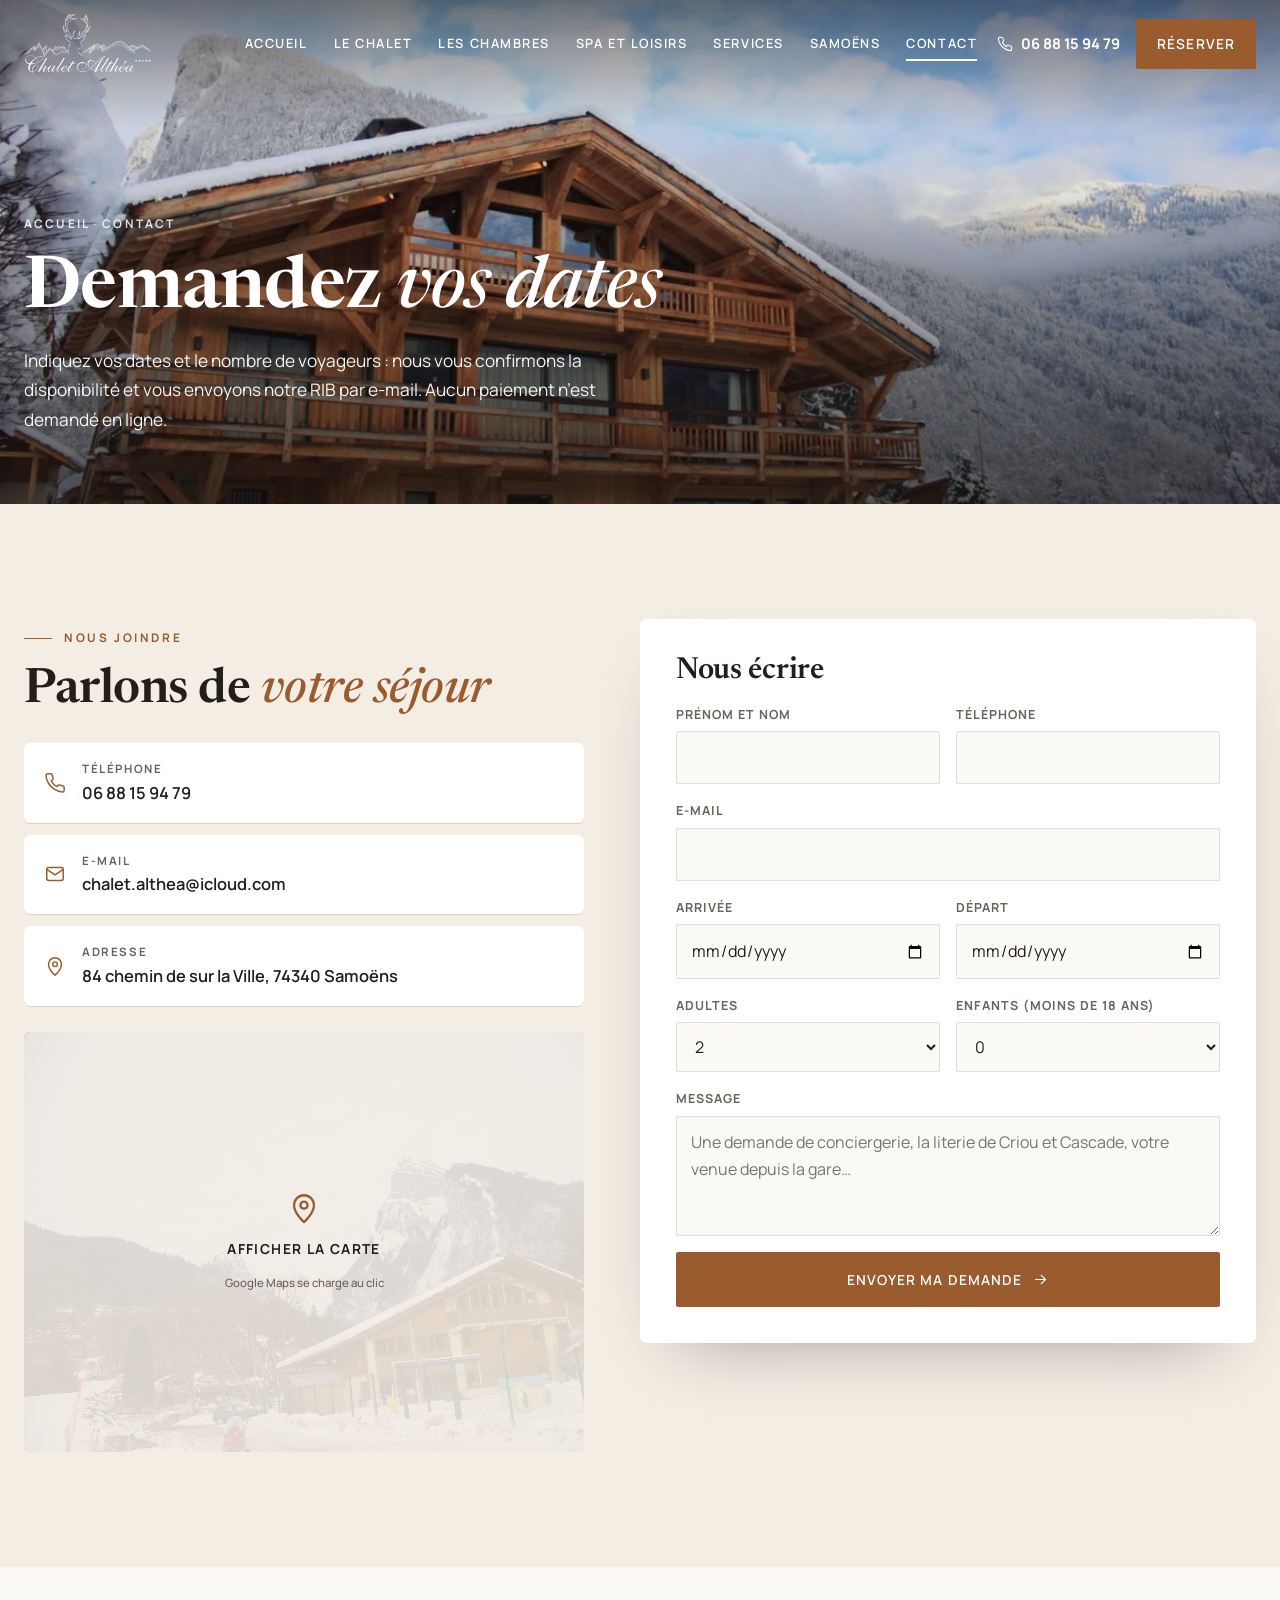
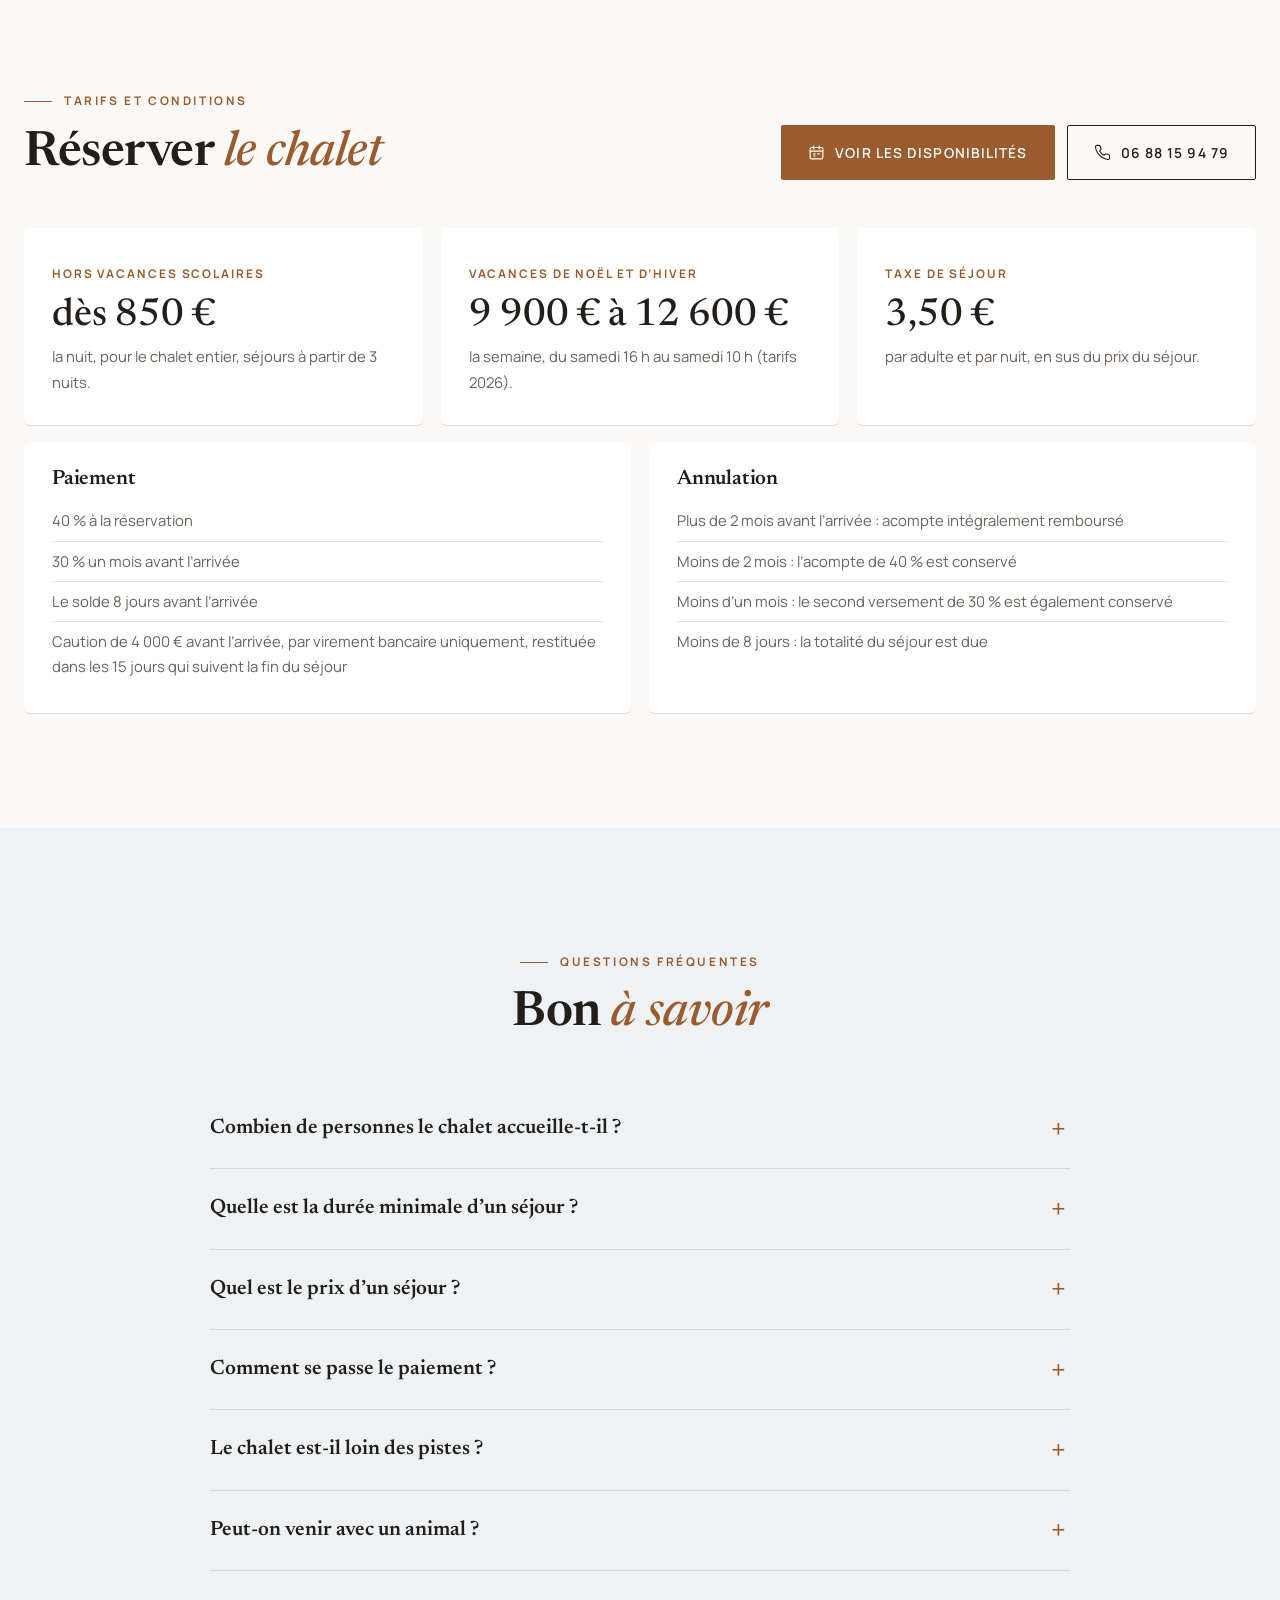
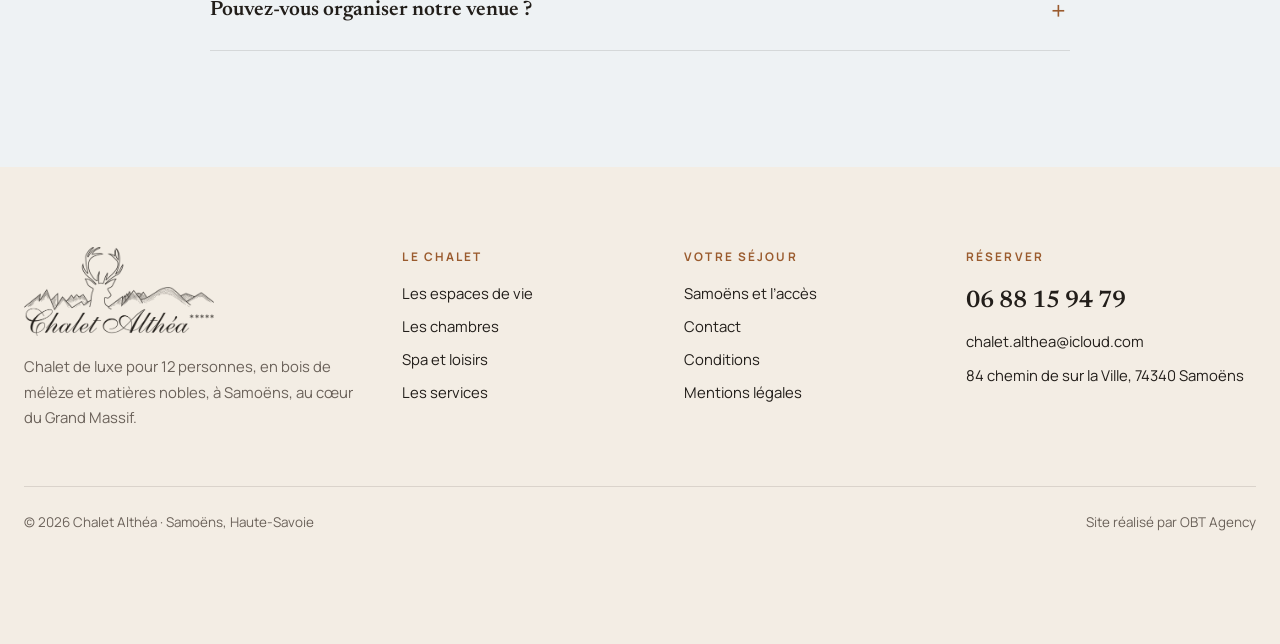
==== contact.html @ e7c6a68d "Maquette V1 du Chalet Althéa Co-Authored-By: Claude Opus 5.5 <noreply@anthropic.com>" ====
<!doctype html>
<html lang="fr">
<head>
<meta charset="utf-8">
<meta name="viewport" content="width=device-width, initial-scale=1">
<meta name="robots" content="noindex, nofollow">
<title>Contact et réservation · Chalet Althéa, Samoëns</title>
<meta name="description" content="Réservez le Chalet Althéa à Samoëns : 06 88 15 94 79, chalet.althea@icloud.com, 84 chemin de sur la Ville.">
<link rel="preconnect" href="https://fonts.googleapis.com">
<link rel="preconnect" href="https://fonts.gstatic.com" crossorigin>
<link href="https://fonts.googleapis.com/css2?family=Manrope:wght@400;500;600;700&family=Newsreader:ital,opsz,wght@0,6..72,500;0,6..72,600;1,6..72,500&display=swap" rel="stylesheet">
<link rel="stylesheet" href="css/style.css">
</head>
<body data-page="contact">
<header class="entete">
  <div class="conteneur barre">
    <a class="logo" href="index.html" aria-label="Chalet Althéa, accueil"><img class="blanc" src="images/logo-blanc.png" alt="Chalet Althéa" width="900" height="425"><img class="sombre" src="images/logo-sombre.png" alt="" width="900" height="425"></a>
    <ul class="menu"><li><a href="index.html">Accueil</a></li><li><a href="le-chalet.html">Le chalet</a></li><li><a href="les-chambres.html">Les chambres</a></li><li><a href="spa-et-loisirs.html">Spa et loisirs</a></li><li><a href="services.html">Services</a></li><li><a href="samoens.html">Samoëns</a></li><li><a href="contact.html" class="actif">Contact</a></li></ul>
    <div class="actions">
      <a class="tel-entete" href="tel:+33688159479"><svg viewBox="0 0 24 24" fill="none" stroke="currentColor" stroke-width="1.6" stroke-linecap="round" stroke-linejoin="round" aria-hidden="true"><path d="M22 16.9v3a2 2 0 0 1-2.2 2 19.8 19.8 0 0 1-8.6-3.1 19.5 19.5 0 0 1-6-6A19.8 19.8 0 0 1 2.1 4.2 2 2 0 0 1 4.1 2h3a2 2 0 0 1 2 1.7c.1 1 .4 1.9.7 2.8a2 2 0 0 1-.5 2.1L8 9.9a16 16 0 0 0 6 6l1.3-1.3a2 2 0 0 1 2.1-.4c.9.3 1.8.6 2.8.7a2 2 0 0 1 1.7 2z"/></svg><span>06 88 15 94 79</span></a>
      <a class="btn btn-plein" href="contact.html#reserver" data-obt-reserve>Réserver</a>
      <button class="burger" aria-label="Menu" aria-expanded="false"><span></span></button>
    </div>
  </div>
</header>
<main>
<section class="bandeau court">
  <img src="images/chalet/facade-neige.jpg" alt="Le Chalet Althéa sous la neige">
  <div class="conteneur">
    <p class="fil"><a href="index.html">Accueil</a> · Contact</p>
    <h1>Demandez <em>vos dates</em></h1>
    <p>Indiquez vos dates et le nombre de voyageurs : nous vous confirmons la disponibilité et vous envoyons notre RIB par e-mail. Aucun paiement n’est demandé en ligne.</p>
  </div>
</section>
<section class="section lin">
  <div class="conteneur contact-grille">
    <div data-reveal>
      <span class="surtitre">Nous joindre</span>
      <h2>Parlons de <em class="it">votre séjour</em></h2>
      <div class="coordonnees">
        <a href="tel:+33688159479"><svg viewBox="0 0 24 24" fill="none" stroke="currentColor" stroke-width="1.6" stroke-linecap="round" stroke-linejoin="round" aria-hidden="true"><path d="M22 16.9v3a2 2 0 0 1-2.2 2 19.8 19.8 0 0 1-8.6-3.1 19.5 19.5 0 0 1-6-6A19.8 19.8 0 0 1 2.1 4.2 2 2 0 0 1 4.1 2h3a2 2 0 0 1 2 1.7c.1 1 .4 1.9.7 2.8a2 2 0 0 1-.5 2.1L8 9.9a16 16 0 0 0 6 6l1.3-1.3a2 2 0 0 1 2.1-.4c.9.3 1.8.6 2.8.7a2 2 0 0 1 1.7 2z"/></svg><span><small>Téléphone</small><strong>06 88 15 94 79</strong></span></a>
        <a href="mailto:chalet.althea@icloud.com"><svg viewBox="0 0 24 24" fill="none" stroke="currentColor" stroke-width="1.6" stroke-linecap="round" stroke-linejoin="round" aria-hidden="true"><rect x="3" y="5" width="18" height="14" rx="2"/><path d="m3 7 9 6 9-6"/></svg><span><small>E-mail</small><strong>chalet.althea@icloud.com</strong></span></a>
        <a href="https://www.google.com/maps/place/Chalet+Alth%C3%A9a/@46.079548,6.7319862,17z/data=!4m6!3m5!1s0x478eaa2f95cc3169:0xe7a4f62b1b229c98!8m2!3d46.079548!4d6.7319862" target="_blank" rel="noopener"><svg viewBox="0 0 24 24" fill="none" stroke="currentColor" stroke-width="1.6" stroke-linecap="round" stroke-linejoin="round" aria-hidden="true"><path d="M12 22s7-6.1 7-12a7 7 0 0 0-14 0c0 5.9 7 12 7 12z"/><circle cx="12" cy="10" r="2.5"/></svg><span><small>Adresse</small><strong>84 chemin de sur la Ville, 74340 Samoëns</strong></span></a>
      </div>
      <div class="carte-maps" data-src="https://maps.google.com/maps?q=46.079548,6.7319862&z=13&output=embed" data-titre="Le Chalet Althéa sur Google Maps"><button class="ouvrir-carte" type="button"><svg viewBox="0 0 24 24" fill="none" stroke="currentColor" stroke-width="1.6" stroke-linecap="round" stroke-linejoin="round" aria-hidden="true"><path d="M12 22s7-6.1 7-12a7 7 0 0 0-14 0c0 5.9 7 12 7 12z"/><circle cx="12" cy="10" r="2.5"/></svg>Afficher la carte<small>Google Maps se charge au clic</small></button></div>
    </div>
    <div data-reveal><form class="formulaire" id="reserver" novalidate>
  <h3>Nous écrire</h3>
  <label>Prénom et nom<input type="text" name="nom" autocomplete="name" required></label>
  <label>Téléphone<input type="tel" name="tel" autocomplete="tel"></label>
  <label class="plein-l">E-mail<input type="email" name="email" autocomplete="email" required></label>
  <label>Arrivée<input type="date" name="arrivee"></label>
  <label>Départ<input type="date" name="depart"></label>
  <label>Adultes<select name="adultes"><option>1</option><option selected>2</option><option>3</option><option>4</option><option>5</option><option>6</option><option>7</option><option>8</option><option>9</option><option>10</option><option>11</option><option>12</option></select></label>
  <label>Enfants (moins de 18 ans)<select name="enfants"><option>0</option><option>1</option><option>2</option><option>3</option><option>4</option><option>5</option><option>6</option><option>7</option><option>8</option><option>9</option><option>10</option><option>11</option></select></label>
  <label class="plein-l">Message<textarea name="message" placeholder="Une demande de conciergerie, la literie de Criou et Cascade, votre venue depuis la gare…"></textarea></label>
  <button class="btn btn-plein envoyer" type="submit">Envoyer ma demande <svg viewBox="0 0 24 24" fill="none" stroke="currentColor" stroke-width="1.6" stroke-linecap="round" stroke-linejoin="round" aria-hidden="true"><path d="M5 12h14M13 6l6 6-6 6"/></svg></button>
  <p class="merci">Merci ! Nous revenons vers vous avec la disponibilité de vos dates.</p>
</form></div>
  </div>
</section>
<section class="section" id="conditions">
  <div class="conteneur">
    <div class="entete-section"><div><span class="surtitre">Tarifs et conditions</span><h2>Réserver <em class="it">le chalet</em></h2></div><div class="boutons"><a class="btn btn-plein" href="contact.html#reserver" data-obt-reserve><svg viewBox="0 0 24 24" fill="none" stroke="currentColor" stroke-width="1.6" stroke-linecap="round" stroke-linejoin="round" aria-hidden="true"><rect x="3" y="5" width="18" height="16" rx="2"/><path d="M3 10h18M8 3v4M16 3v4M8 14h2M14 14h2M8 17h2"/></svg> Voir les disponibilités</a><a class="btn btn-contour" href="tel:+33688159479"><svg viewBox="0 0 24 24" fill="none" stroke="currentColor" stroke-width="1.6" stroke-linecap="round" stroke-linejoin="round" aria-hidden="true"><path d="M22 16.9v3a2 2 0 0 1-2.2 2 19.8 19.8 0 0 1-8.6-3.1 19.5 19.5 0 0 1-6-6A19.8 19.8 0 0 1 2.1 4.2 2 2 0 0 1 4.1 2h3a2 2 0 0 1 2 1.7c.1 1 .4 1.9.7 2.8a2 2 0 0 1-.5 2.1L8 9.9a16 16 0 0 0 6 6l1.3-1.3a2 2 0 0 1 2.1-.4c.9.3 1.8.6 2.8.7a2 2 0 0 1 1.7 2z"/></svg> 06 88 15 94 79</a></div></div>
    <div class="tarifs">
      <div class="tarif" data-reveal><small>Hors vacances scolaires</small><strong>dès 850 €</strong><p>la nuit, pour le chalet entier, séjours à partir de 3 nuits.</p></div>
      <div class="tarif" data-reveal><small>Vacances de Noël et d’hiver</small><strong>9 900 € à 12 600 €</strong><p>la semaine, du samedi 16 h au samedi 10 h (tarifs 2026).</p></div>
      <div class="tarif" data-reveal><small>Taxe de séjour</small><strong>3,50 €</strong><p>par adulte et par nuit, en sus du prix du séjour.</p></div>
    </div>
    <div class="conditions">
      <div data-reveal><h3>Paiement</h3><ul><li>40 % à la réservation</li><li>30 % un mois avant l’arrivée</li><li>Le solde 8 jours avant l’arrivée</li><li>Caution de 4 000 € avant l’arrivée, par virement bancaire uniquement, restituée dans les 15 jours qui suivent la fin du séjour</li></ul></div>
      <div data-reveal><h3>Annulation</h3><ul><li>Plus de 2 mois avant l’arrivée : acompte intégralement remboursé</li><li>Moins de 2 mois : l’acompte de 40 % est conservé</li><li>Moins d’un mois : le second versement de 30 % est également conservé</li><li>Moins de 8 jours : la totalité du séjour est due</li></ul></div>
    </div>
  </div>
</section>
<section class="section neige">
  <div class="conteneur">
    <div class="entete-section centre"><div><span class="surtitre">Questions fréquentes</span><h2>Bon <em class="it">à savoir</em></h2></div></div>
    <div class="faq"><details><summary>Combien de personnes le chalet accueille-t-il ?</summary><p>Jusqu’à 12 voyageurs, dans quatre chambres qui ont chacune leur salle de bain : Le Refuge (jusqu’à 6), la Master (2), Criou (2) et Cascade (2). Lits bébé et chaise bébé sont disponibles.</p></details><details><summary>Quelle est la durée minimale d’un séjour ?</summary><p>Trois nuits. Pendant les vacances scolaires de Noël et d’hiver, le chalet se loue à la semaine, du samedi 16 h au samedi 10 h.</p></details><details><summary>Quel est le prix d’un séjour ?</summary><p>À partir de 850 € la nuit, taxe de séjour en sus (3,50 € par adulte et par nuit). Le bouton « Réserver » affiche le prix exact de vos dates.</p></details><details><summary>Comment se passe le paiement ?</summary><p>40 % à la réservation, 30 % un mois avant l’arrivée et le solde 8 jours avant l’arrivée, par virement. Aucun paiement n’est demandé en ligne. Une caution de 4 000 € est versée avant l’arrivée, par virement. Elle est restituée dans les 15 jours qui suivent le séjour.</p></details><details><summary>Le chalet est-il loin des pistes ?</summary><p>Il est à 700 m du centre du village et à 1,2 km de la télécabine du Grand Massif Express. L’arrêt du Ski-Bus est à 50 m du chalet, au pont de Clévieux.</p></details><details><summary>Peut-on venir avec un animal ?</summary><p>Non, les animaux ne sont pas admis au chalet.</p></details><details><summary>Pouvez-vous organiser notre venue ?</summary><p>Oui. Nous pouvons organiser votre venue à Samoëns depuis votre lieu d’arrivée ou de départ, gare ou aéroport : il suffit de nous le demander.</p></details></div>
  </div>
</section>
</main>
<footer class="pied">
  <div class="conteneur">
    <div class="grille">
      <div>
        <a class="logo-pied" href="index.html"><img src="images/logo-sombre.png" alt="Chalet Althéa" width="900" height="425"></a>
        <p>Chalet de luxe pour 12 personnes, en bois de mélèze et matières nobles, à Samoëns, au cœur du Grand Massif.</p>
      </div>
      <div><h4>Le chalet</h4><ul><li><a href="le-chalet.html">Les espaces de vie</a></li><li><a href="les-chambres.html">Les chambres</a></li><li><a href="spa-et-loisirs.html">Spa et loisirs</a></li><li><a href="services.html">Les services</a></li></ul></div>
      <div><h4>Votre séjour</h4><ul><li><a href="samoens.html">Samoëns et l’accès</a></li><li><a href="contact.html">Contact</a></li><li><a href="contact.html#conditions">Conditions</a></li><li><a href="mentions-legales.html">Mentions légales</a></li></ul></div>
      <div><h4>Réserver</h4><ul><li><a class="tel-pied" href="tel:+33688159479">06 88 15 94 79</a></li><li><a href="mailto:chalet.althea@icloud.com">chalet.althea@icloud.com</a></li><li>84 chemin de sur la Ville, 74340 Samoëns</li></ul></div>
    </div>
    <div class="bas"><span>© 2026 Chalet Althéa · Samoëns, Haute-Savoie</span><span>Site réalisé par OBT Agency</span></div>
  </div>
</footer>
<nav class="barre-mobile" aria-label="Contact rapide">
  <a class="appeler" href="tel:+33688159479"><svg viewBox="0 0 24 24" fill="none" stroke="currentColor" stroke-width="1.6" stroke-linecap="round" stroke-linejoin="round" aria-hidden="true"><path d="M22 16.9v3a2 2 0 0 1-2.2 2 19.8 19.8 0 0 1-8.6-3.1 19.5 19.5 0 0 1-6-6A19.8 19.8 0 0 1 2.1 4.2 2 2 0 0 1 4.1 2h3a2 2 0 0 1 2 1.7c.1 1 .4 1.9.7 2.8a2 2 0 0 1-.5 2.1L8 9.9a16 16 0 0 0 6 6l1.3-1.3a2 2 0 0 1 2.1-.4c.9.3 1.8.6 2.8.7a2 2 0 0 1 1.7 2z"/></svg> Appeler</a>
  <a href="contact.html#reserver" data-obt-reserve><svg viewBox="0 0 24 24" fill="none" stroke="currentColor" stroke-width="1.6" stroke-linecap="round" stroke-linejoin="round" aria-hidden="true"><rect x="3" y="5" width="18" height="16" rx="2"/><path d="M3 10h18M8 3v4M16 3v4M8 14h2M14 14h2M8 17h2"/></svg> Réserver</a>
</nav>
<script src="js/site.js"></script>
<div data-obt-booking data-obt-key="demo-chalet-althea" data-obt-api="https://demo-althea.obt.invalid" data-obt-form-key="demo" data-obt-form-endpoint="https://demo-althea.obt.invalid/envoi" data-obt-subject="Demande de réservation au Chalet Althéa"></div>
<script src="js/obt-demo.js"></script>
<script src="https://obt-gestion.com/blocks/obt-booking.js" defer></script>
</body>
</html>
---- css/style.css ----
/* Chalet Althéa : site OBT Agency, octobre 2026 */
:root{
  --fond:#fbf9f6;
  --lin:#f3ede4;
  --neige:#eef2f4;
  --sable:#e6dccd;
  --encre:#221e1a;
  --doux:#6b625a;
  --meleze:#9a5b2e;
  --meleze-fonce:#7a4520;
  --meleze-pale:#f1e4d6;
  --ardoise:#3d4a52;
  --blanc:#fff;
  --trait:rgba(34,30,26,.12);
  --r:6px;
  --titre:"Newsreader",Georgia,serif;
  --texte:"Manrope",system-ui,sans-serif;
  --large:1260px;
}
*{box-sizing:border-box;margin:0;padding:0}
html{scroll-behavior:smooth}
body{background:var(--fond);color:var(--encre);font:400 16.5px/1.7 var(--texte);-webkit-font-smoothing:antialiased;overflow-x:hidden}
img{display:block;max-width:100%}
a{color:inherit;text-decoration:none}
button{font:inherit;cursor:pointer;border:0;background:none;color:inherit}
.conteneur{width:min(var(--large),100% - 48px);margin-inline:auto}
h1,h2,h3{font-family:var(--titre);font-weight:600;line-height:1.08;letter-spacing:-.01em}
h2{font-size:clamp(2.1rem,3.8vw,3.3rem)}
h3{font-size:1.55rem}
em.it{font-style:italic;font-weight:500;color:var(--meleze)}
.surtitre{display:inline-flex;align-items:center;gap:12px;font-size:.74rem;letter-spacing:.22em;text-transform:uppercase;font-weight:700;color:var(--meleze);margin-bottom:16px}
.surtitre::before{content:"";width:28px;height:1.5px;background:currentColor}
.section{padding:clamp(76px,9vw,128px) 0}
.section.lin{background:var(--lin)}
.section.neige{background:var(--neige)}
.entete-section{display:flex;justify-content:space-between;align-items:end;gap:32px;margin-bottom:48px;flex-wrap:wrap}
.entete-section.centre{justify-content:center;text-align:center}
.entete-section.centre .surtitre{justify-content:center}
.petit{font-size:.9rem;color:var(--doux)}

/* Boutons : rectangles fins, plus « hôtel » que « appli » */
.btn{display:inline-flex;align-items:center;gap:10px;padding:15px 26px;border-radius:2px;font-weight:600;font-size:.86rem;letter-spacing:.08em;text-transform:uppercase;transition:background .25s,color .25s,border-color .25s;white-space:nowrap;border:1.5px solid transparent}
.btn svg{width:17px;height:17px;flex:none}
.btn-plein{background:var(--meleze);color:#fff}
.btn-plein:hover{background:var(--meleze-fonce)}
.btn-contour{border-color:var(--encre);color:var(--encre)}
.btn-contour:hover{background:var(--encre);color:#fff}
.btn-blanc{background:#fff;color:var(--encre)}
.btn-blanc:hover{background:var(--meleze-pale)}
.btn-contour-blanc{border-color:rgba(255,255,255,.85);color:#fff}
.btn-contour-blanc:hover{background:#fff;color:var(--encre)}
.boutons{display:flex;gap:12px;flex-wrap:wrap}
.lien-fleche{display:inline-flex;align-items:center;gap:8px;font-weight:700;font-size:.84rem;letter-spacing:.1em;text-transform:uppercase;color:var(--meleze)}
.lien-fleche svg{width:16px;height:16px;transition:transform .25s}
.lien-fleche:hover svg{transform:translateX(4px)}

/* Écran d'entrée : une photo et le logo, rien d'autre */
.loader{position:fixed;inset:0;z-index:200;display:grid;place-items:start center;background:#2b3138;overflow:hidden;transition:transform 1s cubic-bezier(.77,0,.18,1);will-change:transform}
.loader img.fond{position:absolute;inset:0;width:100%;height:100%;object-fit:cover;object-position:center top;transform-origin:center bottom;animation:loaderZoom 3.2s ease-out forwards}
.loader{place-items:start start}
.loader .logo-entree{position:relative;margin:2.5vh 0 0 13vw;width:min(270px,56vw);height:auto;filter:drop-shadow(0 2px 16px rgba(0,0,0,.45));opacity:0;animation:apparait 1s .3s ease forwards}
.loader.fini{transform:translateY(-100%)}
@keyframes loaderZoom{from{transform:scale(1.08)}to{transform:scale(1)}}
@keyframes apparait{from{opacity:0;transform:translateY(10px)}to{opacity:1;transform:none}}

/* En-tête */
.entete{position:fixed;top:0;left:0;right:0;z-index:100;transition:background .35s,box-shadow .35s,color .35s;color:#fff}
.entete::before{content:"";position:absolute;inset:0 0 -40px;background:linear-gradient(180deg,rgba(15,12,10,.5),transparent);pointer-events:none;transition:opacity .35s}
.entete.plein::before,.entete.toujours-plein::before{opacity:0}
.entete .barre{position:relative;display:grid;grid-template-columns:1fr auto 1fr;align-items:center;gap:20px;height:88px}
.entete.plein,.entete.toujours-plein{background:rgba(251,249,246,.97);backdrop-filter:blur(10px);color:var(--encre);box-shadow:0 1px 0 var(--trait)}
.logo{position:relative;display:block;width:128px;height:60px}
.logo img{position:absolute;inset:0;width:100%;height:100%;object-fit:contain;object-position:left center;transition:opacity .35s}
.logo .sombre{opacity:0}
.entete.plein .logo .blanc,.entete.toujours-plein .logo .blanc,.entete.menu-ouvert .logo .blanc{opacity:0}
.entete.plein .logo .sombre,.entete.toujours-plein .logo .sombre,.entete.menu-ouvert .logo .sombre{opacity:1}
.menu{display:flex;gap:26px;align-items:center;justify-content:center}
.menu>li{list-style:none}
.menu a{font-weight:600;font-size:.8rem;letter-spacing:.12em;text-transform:uppercase;padding:8px 0;position:relative;display:inline-block}
.menu a::after{content:"";position:absolute;left:50%;bottom:2px;height:1.5px;width:0;background:currentColor;transition:width .3s,left .3s}
.menu a:hover::after,.menu a.actif::after{width:100%;left:0}
.entete .actions{display:flex;justify-content:flex-end;align-items:center;gap:16px}
.tel-entete{display:inline-flex;align-items:center;gap:8px;font-weight:700;font-size:.92rem;white-space:nowrap}
.tel-entete svg{width:16px;height:16px}
.entete .btn{padding:12px 20px}
.burger{display:none;width:44px;height:44px;place-items:center}
.burger span{display:block;width:22px;height:1.6px;background:currentColor;position:relative}
.burger span::before,.burger span::after{content:"";position:absolute;left:0;width:22px;height:1.6px;background:currentColor}
.burger span::before{top:-7px}.burger span::after{top:7px}

/* Hero */
.hero{position:relative;height:100vh;min-height:640px;color:#fff;display:flex;align-items:flex-end;overflow:hidden}
.hero .diapos img.fond{position:absolute;inset:0;width:100%;height:100%;object-fit:cover;opacity:0;transition:opacity 1.6s ease}
.hero .diapos img.fond.actif{opacity:1;animation:lent 9s ease-out forwards}
@keyframes lent{from{transform:scale(1.06)}to{transform:scale(1)}}
.hero::after{content:"";position:absolute;inset:0;background:linear-gradient(90deg,rgba(18,14,11,.62) 0%,rgba(18,14,11,.25) 55%,rgba(18,14,11,.05) 100%),linear-gradient(0deg,rgba(18,14,11,.45),transparent 45%)}
.hero .contenu{position:relative;z-index:2;width:min(var(--large),100% - 48px);margin:0 auto 12vh}
.hero .lieu{display:inline-flex;align-items:center;gap:12px;font-size:.78rem;letter-spacing:.24em;text-transform:uppercase;font-weight:700;margin-bottom:22px}
.hero .lieu::before{content:"";width:34px;height:1.5px;background:#fff}
.hero h1{font-size:clamp(2.9rem,6.4vw,5.8rem);max-width:14ch;font-weight:600}
.hero h1 em{font-style:italic;font-weight:500}
.hero .sous{font-size:clamp(1.02rem,1.4vw,1.2rem);max-width:56ch;margin:22px 0 34px;opacity:.95}
.hero .points{position:absolute;z-index:2;right:max(24px,calc((100% - var(--large))/2));bottom:12vh;display:flex;gap:10px}
.hero .points span{width:34px;height:2px;background:rgba(255,255,255,.4);transition:background .4s}
.hero .points span.actif{background:#fff}

/* Bandeau de chiffres */
.chiffres{background:var(--encre);color:#fff}
.chiffres .grille{display:grid;grid-template-columns:repeat(5,1fr)}
.chiffres .item{padding:30px 18px;text-align:center;border-left:1px solid rgba(255,255,255,.12)}
.chiffres .item:first-child{border-left:0}
.chiffres strong{display:block;font-family:var(--titre);font-size:2.3rem;font-weight:500;line-height:1.1}
.chiffres span{font-size:.74rem;letter-spacing:.16em;text-transform:uppercase;opacity:.75}

/* Présentation en deux colonnes */
.duo{display:grid;grid-template-columns:minmax(0,1.1fr) minmax(0,1fr);gap:clamp(40px,6vw,96px);align-items:center}
.duo.inverse>:first-child{order:2}
.duo-texte p{color:var(--doux);margin-top:18px;max-width:54ch}
.duo-texte p strong{color:var(--encre)}
.duo-texte .boutons{margin-top:30px}
.duo-texte h2{margin-bottom:6px}
.photo-cadre{position:relative}
.photo-cadre img{width:100%;aspect-ratio:4/5;object-fit:cover;border-radius:var(--r)}
.photo-cadre.paysage img{aspect-ratio:4/3}
.photo-cadre .vignette{position:absolute;width:42%;aspect-ratio:3/4;object-fit:cover;right:-6%;bottom:-8%;border:8px solid var(--fond);border-radius:var(--r);box-shadow:0 24px 50px -20px rgba(34,30,26,.45)}
.section.lin .photo-cadre .vignette{border-color:var(--lin)}
.section.neige .photo-cadre .vignette{border-color:var(--neige)}
.duo.inverse .photo-cadre .vignette{right:auto;left:-6%}

/* Les six espaces : cartes en ligne de trois */
.espaces{display:grid;grid-template-columns:repeat(3,minmax(0,1fr));gap:20px}
.espace{position:relative;display:block;overflow:hidden;border-radius:var(--r);aspect-ratio:4/5;color:#fff}
.espace img{position:absolute;inset:0;width:100%;height:100%;object-fit:cover;transition:transform .8s}
.espace:hover img{transform:scale(1.05)}
.espace::after{content:"";position:absolute;inset:0;background:linear-gradient(0deg,rgba(18,14,11,.78),rgba(18,14,11,.05) 58%)}
.espace .txt{position:absolute;z-index:2;left:24px;right:24px;bottom:22px}
.espace .num{font-family:var(--titre);font-style:italic;font-size:1rem;opacity:.85}
.espace h3{font-size:1.75rem;margin:4px 0 6px}
.espace p{font-size:.92rem;opacity:.9;line-height:1.5}

/* Chambres */
.chambres{display:grid;grid-template-columns:repeat(2,minmax(0,1fr));gap:28px}
.chambre{display:grid;grid-template-columns:minmax(0,1fr) minmax(0,1fr);background:#fff;border-radius:var(--r);overflow:hidden;box-shadow:0 1px 0 var(--trait)}
.chambre img{width:100%;height:100%;min-height:280px;object-fit:cover}
.chambre .corps{padding:28px 26px;display:flex;flex-direction:column}
.chambre .etage{font-size:.72rem;letter-spacing:.18em;text-transform:uppercase;font-weight:700;color:var(--meleze)}
.chambre h3{font-size:1.9rem;margin:6px 0 10px}
.chambre p{font-size:.94rem;color:var(--doux)}
.chambre .pastilles{margin-top:auto;padding-top:16px}
.pastilles{display:flex;flex-wrap:wrap;gap:8px}
.pastilles span{font-size:.8rem;font-weight:600;padding:6px 12px;border:1px solid var(--trait);border-radius:2px;background:var(--fond)}

/* Compris dans le séjour : petits blocs sur deux lignes */
.compris{display:grid;grid-template-columns:repeat(3,minmax(0,1fr));gap:16px}
.compris .bloc{display:flex;align-items:center;gap:16px;background:#fff;border-radius:var(--r);padding:20px 22px;box-shadow:0 1px 0 var(--trait)}
.compris svg{width:30px;height:30px;flex:none;color:var(--meleze)}
.compris strong{display:block;font-size:.98rem;line-height:1.3}
.compris small{display:block;color:var(--doux);font-size:.85rem;line-height:1.4}

/* Conciergerie à la demande */
.demande{display:grid;grid-template-columns:repeat(5,minmax(0,1fr));gap:14px;margin-top:20px}
.demande div{border-top:1.5px solid var(--meleze);padding-top:14px}
.demande strong{display:block;font-family:var(--titre);font-size:1.3rem;font-weight:500}
.demande small{color:var(--doux);font-size:.85rem}

/* Mosaïque de photos */
.mosaique{display:grid;grid-auto-flow:dense;grid-template-columns:repeat(4,1fr);grid-auto-rows:230px;gap:10px}
.mosaique button{position:relative;overflow:hidden;border-radius:var(--r);display:block;padding:0}
.mosaique button img{width:100%;height:100%;object-fit:cover;transition:transform .7s}
.mosaique button:hover img{transform:scale(1.05)}
.mosaique .grand{grid-column:span 2;grid-row:span 2}
.mosaique .large{grid-column:span 2}
.mosaique .haut{grid-row:span 2}
.mosaique button span{position:absolute;left:12px;bottom:12px;background:rgba(255,255,255,.95);color:var(--encre);font-size:.76rem;font-weight:700;padding:5px 10px;border-radius:2px;opacity:0;transform:translateY(6px);transition:.3s}
.mosaique button:hover span{opacity:1;transform:none}

/* Activités à voir */
.activites{display:grid;grid-auto-flow:dense;grid-template-columns:repeat(3,minmax(0,1fr));grid-auto-rows:300px;gap:14px}
.activite{position:relative;overflow:hidden;border-radius:var(--r);color:#fff}
.activite img{position:absolute;inset:0;width:100%;height:100%;object-fit:cover;transition:transform .8s}
.activite:hover img{transform:scale(1.05)}
.activite::after{content:"";position:absolute;inset:0;background:linear-gradient(0deg,rgba(18,14,11,.7),transparent 55%)}
.activite .txt{position:absolute;z-index:2;left:20px;right:20px;bottom:18px}
.activite h3{font-size:1.45rem}
.activite small{font-size:.86rem;opacity:.9}
.activite.large{grid-column:span 2}

/* Bandeau d'appel */
.appel{position:relative;padding:clamp(110px,13vw,170px) 0;color:#fff;text-align:center;overflow:hidden}
.appel>img{position:absolute;inset:0;width:100%;height:100%;object-fit:cover}
.appel::after{content:"";position:absolute;inset:0;background:rgba(18,14,11,.48)}
.appel .conteneur{position:relative;z-index:2}
.appel h2{max-width:20ch;margin:0 auto}
.appel p{max-width:56ch;margin:18px auto 32px;font-size:1.08rem;opacity:.95}
.appel .boutons{justify-content:center}

/* Bandeau des pages intérieures */
.bandeau{position:relative;min-height:72vh;display:flex;align-items:flex-end;color:#fff;overflow:hidden}
.bandeau.court{min-height:56vh}
.bandeau>img{position:absolute;inset:0;width:100%;height:100%;object-fit:cover}
.bandeau::after{content:"";position:absolute;inset:0;background:linear-gradient(0deg,rgba(18,14,11,.66),rgba(18,14,11,.12) 62%)}
.bandeau .conteneur{position:relative;z-index:2;padding:150px 0 70px}
.bandeau .fil{font-size:.74rem;letter-spacing:.18em;text-transform:uppercase;font-weight:700;opacity:.85;margin-bottom:18px}
.bandeau h1{font-size:clamp(2.6rem,5.6vw,4.8rem);max-width:18ch}
.bandeau h1 em{font-style:italic;font-weight:500}
.bandeau p{max-width:58ch;margin-top:16px;font-size:1.08rem;opacity:.95}

/* Fiche d'une pièce ou d'une chambre */
.fiche{display:grid;grid-template-columns:minmax(0,1.5fr) minmax(300px,.8fr);gap:56px;align-items:start}
.fiche .chapo{font-family:var(--titre);font-size:1.5rem;line-height:1.4;color:var(--encre);margin:10px 0 18px}
.fiche p{color:var(--doux);margin-top:14px}
.encart{position:sticky;top:110px;background:#fff;border-radius:var(--r);padding:30px 28px;box-shadow:0 30px 70px -40px rgba(34,30,26,.45);border-top:3px solid var(--meleze)}
.encart h3{font-size:1.6rem;margin-bottom:12px}
.encart .ligne{display:flex;justify-content:space-between;gap:16px;padding:11px 0;border-bottom:1px solid var(--trait);font-size:.93rem}
.encart .ligne span{color:var(--doux)}
.encart .ligne strong{text-align:right}
.encart .btn{width:100%;justify-content:center;margin-top:14px}
.encart .petit-encart{text-align:center;font-size:.84rem;color:var(--doux);margin-top:12px}
.pieces{display:grid;grid-template-columns:repeat(3,minmax(0,1fr));gap:12px;margin-top:30px}
.piece{background:var(--lin);border-radius:var(--r);padding:18px}
.piece svg{width:26px;height:26px;color:var(--meleze);margin-bottom:10px}
.piece strong{display:block;font-size:.96rem;line-height:1.3}
.piece small{color:var(--doux);font-size:.84rem;line-height:1.4;display:block;margin-top:2px}
.section.lin .piece{background:#fff}

/* Une chambre, sur la page des chambres */
.ch-detail{display:grid;grid-template-columns:minmax(0,1.2fr) minmax(0,1fr);gap:clamp(36px,5vw,80px);align-items:center}
.ch-detail.inverse>:first-child{order:2}
.ch-photos{display:grid;grid-template-columns:minmax(0,2fr) minmax(0,1fr);grid-template-rows:1fr 1fr;gap:10px;height:560px}
.ch-photos img{width:100%;height:100%;min-height:0;object-fit:cover;border-radius:var(--r)}
.ch-photos img:first-child{grid-row:span 2}
.ch-photos.deux{grid-template-columns:minmax(0,1fr) minmax(0,1fr);grid-template-rows:1fr}
.ch-photos.deux img:first-child{grid-row:auto}
.ch-detail h2{font-size:clamp(2.1rem,3.4vw,3rem)}
.ch-detail p{color:var(--doux);margin-top:14px}
.ch-detail .pastilles{margin-top:22px}

/* Tarifs et conditions */
.tarifs{display:grid;grid-template-columns:repeat(3,minmax(0,1fr));gap:18px}
.tarif{background:#fff;border-radius:var(--r);padding:30px 28px;box-shadow:0 1px 0 var(--trait)}
.tarif small{font-size:.74rem;letter-spacing:.16em;text-transform:uppercase;font-weight:700;color:var(--meleze)}
.tarif strong{display:block;font-family:var(--titre);font-size:2.4rem;font-weight:500;line-height:1.15;margin:8px 0 6px}
.tarif p{color:var(--doux);font-size:.93rem}
.conditions{display:grid;grid-template-columns:repeat(2,minmax(0,1fr));gap:18px;margin-top:18px}
.conditions div{background:#fff;border-radius:var(--r);padding:26px 28px;box-shadow:0 1px 0 var(--trait)}
.conditions h3{font-size:1.3rem;margin-bottom:10px}
.conditions li{list-style:none;color:var(--doux);font-size:.93rem;padding:7px 0;border-bottom:1px solid var(--trait)}
.conditions li:last-child{border-bottom:0}

/* Réservation en bas de page */
.bloc-resa{display:grid;grid-template-columns:minmax(0,1fr) minmax(0,1fr);gap:clamp(40px,6vw,90px);align-items:center}
.bloc-resa .intro-contact{color:var(--doux);margin:16px 0 0;max-width:48ch}
.bloc-resa .boutons{margin-top:28px}
.bloc-resa .petit{margin-top:18px}
.etapes-resa{list-style:none;display:grid;gap:12px}
.etapes-resa li{display:grid;grid-template-columns:auto auto 1fr;gap:16px;align-items:center;background:#fff;border-radius:var(--r);padding:18px 22px;box-shadow:0 1px 0 var(--trait)}
.etapes-resa .num{font-family:var(--titre);font-style:italic;font-size:1.6rem;color:var(--meleze);width:26px}
.etapes-resa svg{width:24px;height:24px;color:var(--ardoise)}
.etapes-resa strong{display:block}
.etapes-resa small{color:var(--doux);font-size:.86rem}

/* FAQ */
.faq{max-width:860px;margin:0 auto}
.faq details{border-bottom:1px solid var(--trait)}
.faq summary{list-style:none;cursor:pointer;padding:22px 40px 22px 0;font-family:var(--titre);font-size:1.3rem;font-weight:600;position:relative}
.faq summary::-webkit-details-marker{display:none}
.faq summary::after{content:"+";position:absolute;right:4px;top:50%;transform:translateY(-50%);font-family:var(--texte);font-weight:400;font-size:1.6rem;color:var(--meleze);transition:transform .3s}
.faq details[open] summary::after{transform:translateY(-50%) rotate(45deg)}
.faq details p{color:var(--doux);padding:0 0 22px;max-width:70ch}

/* Contact */
.contact-grille{display:grid;grid-template-columns:minmax(0,1fr) minmax(0,1.1fr);gap:56px;align-items:start}
.coordonnees{display:grid;gap:12px;margin:26px 0}
.coordonnees a{display:flex;align-items:center;gap:16px;background:#fff;border-radius:var(--r);padding:16px 20px;box-shadow:0 1px 0 var(--trait)}
.coordonnees svg{width:22px;height:22px;color:var(--meleze);flex:none}
.coordonnees small{display:block;font-size:.72rem;letter-spacing:.14em;text-transform:uppercase;color:var(--doux);font-weight:700}
.coordonnees strong{font-weight:600}
.carte-maps{border-radius:var(--r);overflow:hidden;aspect-ratio:4/3;background:var(--sable);position:relative}
.carte-maps iframe{width:100%;height:100%;border:0;display:block}
.carte-maps .ouvrir-carte{position:absolute;inset:0;display:flex;flex-direction:column;align-items:center;justify-content:center;gap:12px;color:var(--encre);background:linear-gradient(0deg,rgba(243,237,228,.88),rgba(243,237,228,.88)),url("../images/region/samoens-hiver.jpg") center/cover;font-weight:700;font-size:.86rem;letter-spacing:.1em;text-transform:uppercase}
.carte-maps .ouvrir-carte svg{width:34px;height:34px;color:var(--meleze)}
.carte-maps .ouvrir-carte small{text-transform:none;letter-spacing:0;font-weight:500;color:var(--doux)}
.formulaire{background:#fff;border-radius:var(--r);padding:36px;display:grid;grid-template-columns:1fr 1fr;gap:16px;box-shadow:0 30px 70px -40px rgba(34,30,26,.45)}
.formulaire h3{grid-column:1/-1;font-size:1.9rem}
.formulaire label{display:flex;flex-direction:column;gap:6px;font-size:.78rem;font-weight:700;letter-spacing:.08em;text-transform:uppercase;color:var(--doux)}
.formulaire input,.formulaire select,.formulaire textarea{font:inherit;font-size:1rem;text-transform:none;letter-spacing:0;font-weight:400;color:var(--encre);border:1px solid var(--trait);border-radius:2px;padding:12px 14px;background:var(--fond)}
.formulaire textarea{min-height:120px;resize:vertical}
.formulaire .plein-l{grid-column:1/-1}
.formulaire .envoyer{grid-column:1/-1;justify-content:center}
.formulaire .merci{display:none;grid-column:1/-1;background:var(--meleze-pale);padding:14px 16px;border-radius:2px;font-weight:600}
.formulaire.envoye .merci{display:block}
.acces{list-style:none;display:grid;gap:4px;margin-top:20px}
.acces li{display:flex;gap:14px;align-items:flex-start;padding:12px 0;border-bottom:1px solid var(--trait)}
.acces svg{width:22px;height:22px;color:var(--meleze);flex:none;margin-top:2px}
.acces strong{display:block}
.acces span{color:var(--doux);font-size:.95rem}
.acces span strong{color:var(--encre)}

/* Pied de page */
.pied{background:var(--lin);padding:80px 0 110px;font-size:.93rem}
.pied .grille{display:grid;grid-template-columns:1.4fr 1fr 1fr 1.2fr;gap:40px}
.pied .logo-pied img{width:190px;height:auto}
.pied p{color:var(--doux);margin-top:18px;max-width:40ch}
.pied h4{font-size:.74rem;letter-spacing:.18em;text-transform:uppercase;margin-bottom:14px;color:var(--meleze)}
.pied ul{list-style:none;display:grid;gap:8px}
.pied a:hover{color:var(--meleze)}
.pied .tel-pied{display:block;font-family:var(--titre);font-size:1.5rem;font-weight:600}
.pied .bas{display:flex;justify-content:space-between;gap:20px;flex-wrap:wrap;margin-top:56px;padding-top:24px;border-top:1px solid var(--trait);color:var(--doux);font-size:.84rem}
.barre-mobile{display:none}

/* Texte légal */
.haut-page{padding-top:150px}
.texte-legal{max-width:820px}
.texte-legal h1{font-size:clamp(2.4rem,4vw,3.4rem);margin-bottom:20px}
.texte-legal h2{font-size:1.5rem;margin:34px 0 10px}
.texte-legal p,.texte-legal li{color:var(--doux)}
.texte-legal ul{padding-left:18px;display:grid;gap:6px;font-size:.92rem}
.texte-legal a{text-decoration:underline}

/* Visionneuse : photo entière, jamais recadrée */
.visionneuse{position:fixed;inset:0;z-index:300;background:rgba(18,14,11,.95);display:none;align-items:center;justify-content:center;flex-direction:column;gap:16px;padding:24px}
.visionneuse.ouverte{display:flex}
.visionneuse img{max-width:min(1200px,92vw);max-height:72vh;object-fit:contain;border-radius:4px}
.visionneuse .legende{color:#fff;font-size:.95rem;opacity:.9}
.visionneuse button{position:absolute;color:#fff;width:52px;height:52px;border-radius:50%;background:rgba(255,255,255,.12);display:grid;place-items:center;font-size:1.6rem;line-height:1}
.visionneuse button:hover{background:rgba(255,255,255,.25)}
.visionneuse .fermer{top:20px;right:20px}
.visionneuse .prec{left:20px;top:50%;transform:translateY(-50%)}
.visionneuse .suiv{right:20px;top:50%;transform:translateY(-50%)}

/* Panneau de réservation OBT aux couleurs du chalet */
:root{--obt-accent:#9a5b2e;--obt-accent-text:#fff;--obt-bg:#fbf9f6;--obt-text:#221e1a;--obt-line:rgba(34,30,26,.14);--obt-radius:6px}

/* Apparitions */
[data-reveal]{opacity:0;transform:translateY(26px);transition:opacity .9s ease,transform .9s ease}
[data-reveal].vu{opacity:1;transform:none}
@media (prefers-reduced-motion:reduce){
  [data-reveal]{opacity:1;transform:none;transition:none}
  .hero .diapos img.fond.actif,.loader img.fond{animation:none}
  .loader .logo-entree{animation:none;opacity:1}
}

@media (max-width:1180px){
  .menu{gap:18px}
  .tel-entete span{display:none}
}
@media (max-width:980px){
  .entete .barre{grid-template-columns:auto 1fr auto;height:72px}
  .logo{width:108px;height:50px}
  .menu{display:none}
  .burger{display:grid}
  .entete .btn{display:none}
  .entete.menu-ouvert{background:var(--fond);color:var(--encre)}
  .entete.menu-ouvert::before{opacity:0}
  .entete.menu-ouvert .menu{display:flex;position:fixed;top:72px;left:0;right:0;bottom:0;flex-direction:column;align-items:flex-start;justify-content:flex-start;gap:4px;background:var(--fond);padding:28px 24px;overflow:auto}
  .entete.menu-ouvert .menu a{font-family:var(--titre);font-size:1.8rem;letter-spacing:0;text-transform:none;font-weight:600}
  .chiffres .grille{grid-template-columns:repeat(3,1fr)}
  .chiffres .item:nth-child(4){border-left:0}
  .chiffres .item:nth-child(n+4){border-top:1px solid rgba(255,255,255,.12)}
  .duo,.fiche,.contact-grille,.bloc-resa,.ch-detail{grid-template-columns:minmax(0,1fr)}
  .duo.inverse>:first-child,.ch-detail.inverse>:first-child{order:0}
  .encart{position:static}
  .espaces,.compris{grid-template-columns:repeat(2,minmax(0,1fr))}
  .chambres{grid-template-columns:minmax(0,1fr)}
  .activites{grid-template-columns:repeat(2,minmax(0,1fr))}
  .activite.large{grid-column:auto}
  .demande{grid-template-columns:repeat(3,minmax(0,1fr))}
  .tarifs{grid-template-columns:minmax(0,1fr)}
  .pieces{grid-template-columns:repeat(2,minmax(0,1fr))}
  .mosaique{grid-template-columns:repeat(2,1fr);grid-auto-rows:180px}
  .pied .grille{grid-template-columns:1fr 1fr}
  .photo-cadre .vignette{right:12px;bottom:-24px;width:38%}
  .duo.inverse .photo-cadre .vignette{left:12px}
  .barre-mobile{display:grid;grid-template-columns:1fr 1fr;gap:8px;position:fixed;left:10px;right:10px;bottom:10px;z-index:90;background:rgba(255,255,255,.97);backdrop-filter:blur(10px);border-radius:4px;padding:6px;box-shadow:0 14px 40px -12px rgba(34,30,26,.5)}
  .barre-mobile a{display:flex;justify-content:center;align-items:center;gap:8px;padding:13px;border-radius:2px;font-weight:700;font-size:.86rem;letter-spacing:.06em;text-transform:uppercase}
  .barre-mobile a svg{width:17px;height:17px}
  .barre-mobile .appeler{background:var(--meleze);color:#fff}
}
@media (max-width:640px){
  .loader{place-items:start center}
  .loader img.fond{object-position:12% top}
  .loader .logo-entree{margin:5vh 0 0;width:min(230px,62vw)}
  .conteneur{width:calc(100% - 32px)}
  .hero{min-height:600px}
  .hero .contenu{margin-bottom:96px}
  .hero .points{bottom:60px;left:16px;right:auto}
  .hero .boutons .btn{flex:1 1 100%;justify-content:center}
  .chiffres .grille{grid-template-columns:repeat(2,1fr)}
  .chiffres .item{border-left:0!important;border-top:1px solid rgba(255,255,255,.12)}
  .chiffres .item:nth-child(-n+2){border-top:0}
  .chiffres .item:last-child{grid-column:1/-1}
  .espaces,.compris,.activites,.pieces,.conditions{grid-template-columns:minmax(0,1fr)}
  .activite.large{grid-column:auto}
  .activites{grid-auto-rows:240px}
  .demande{grid-template-columns:repeat(2,minmax(0,1fr))}
  .chambre{grid-template-columns:minmax(0,1fr)}
  .chambre img{min-height:0;height:240px}
  .ch-photos{height:420px}
  .mosaique{grid-auto-rows:140px}
  .formulaire{grid-template-columns:1fr;padding:24px}
  .pied .grille{grid-template-columns:1fr}
  .entete-section{margin-bottom:32px}
  .bandeau .conteneur{padding:120px 0 48px}
}
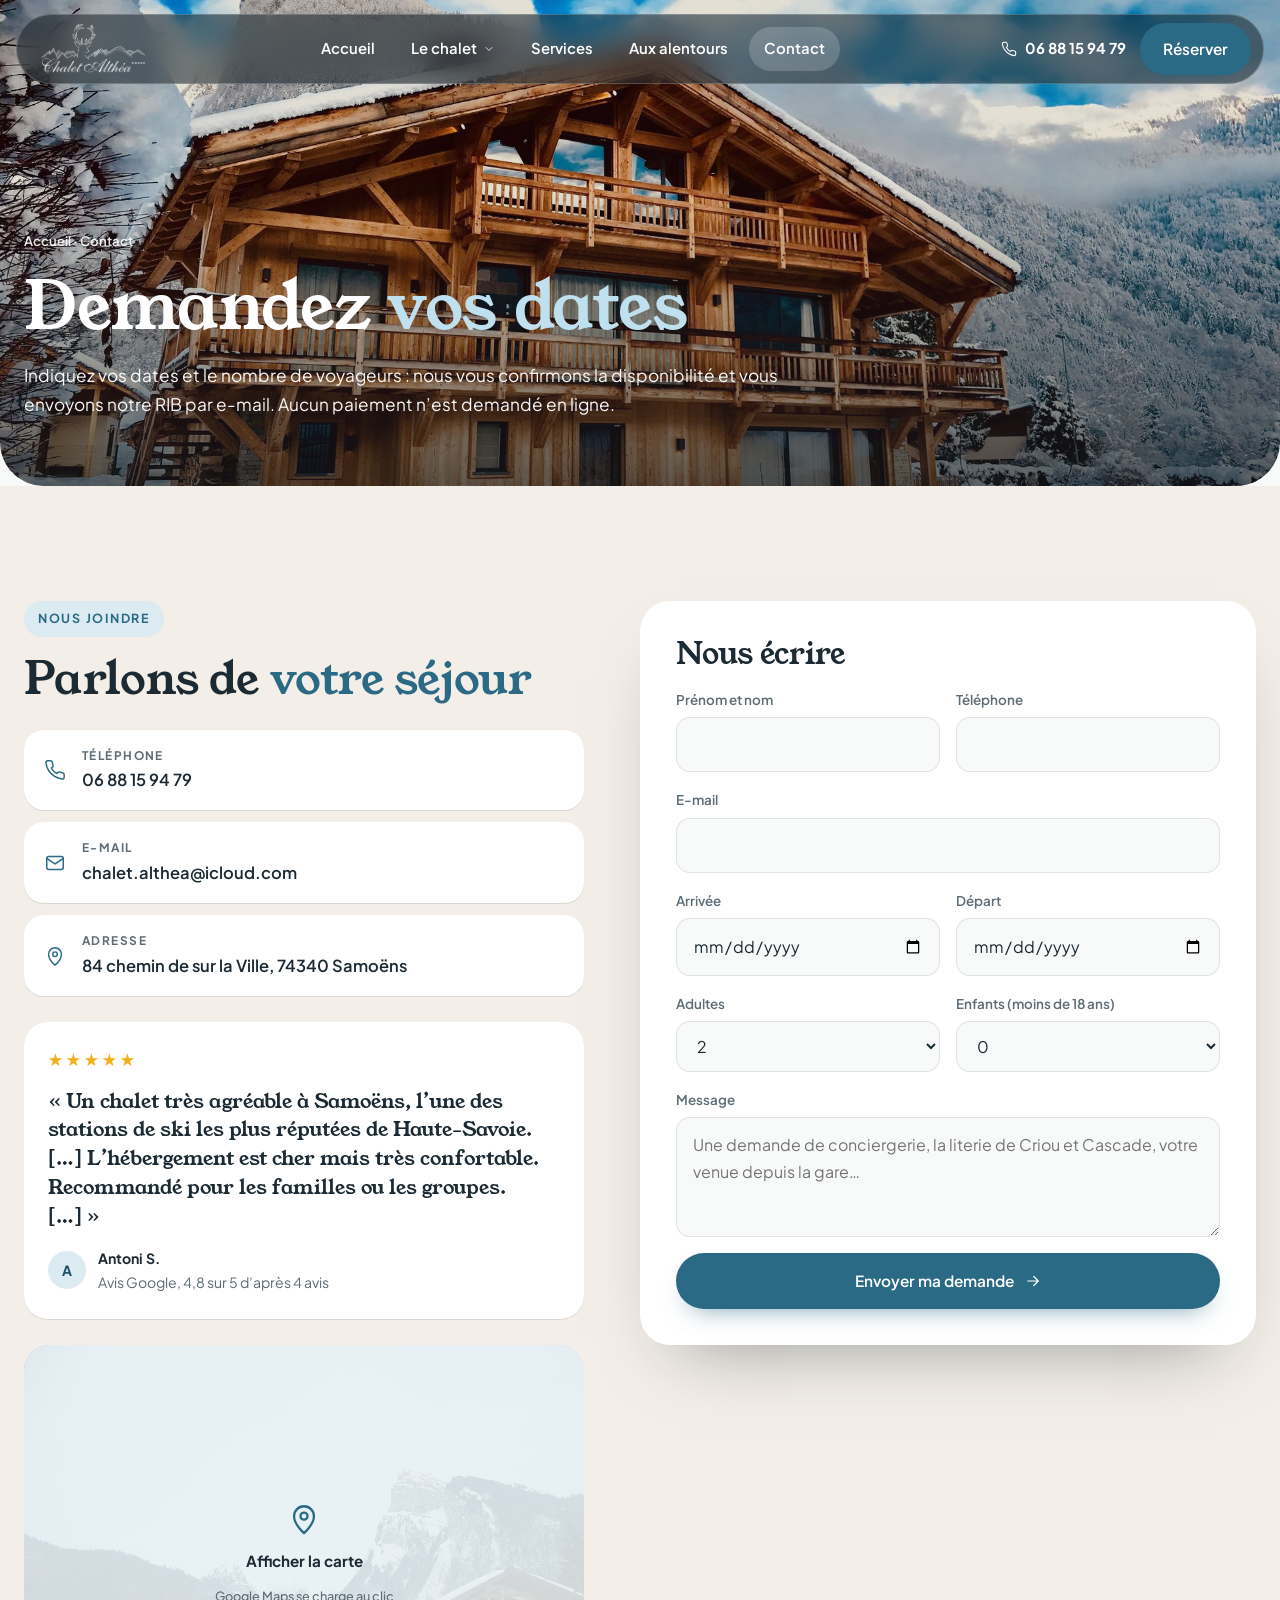
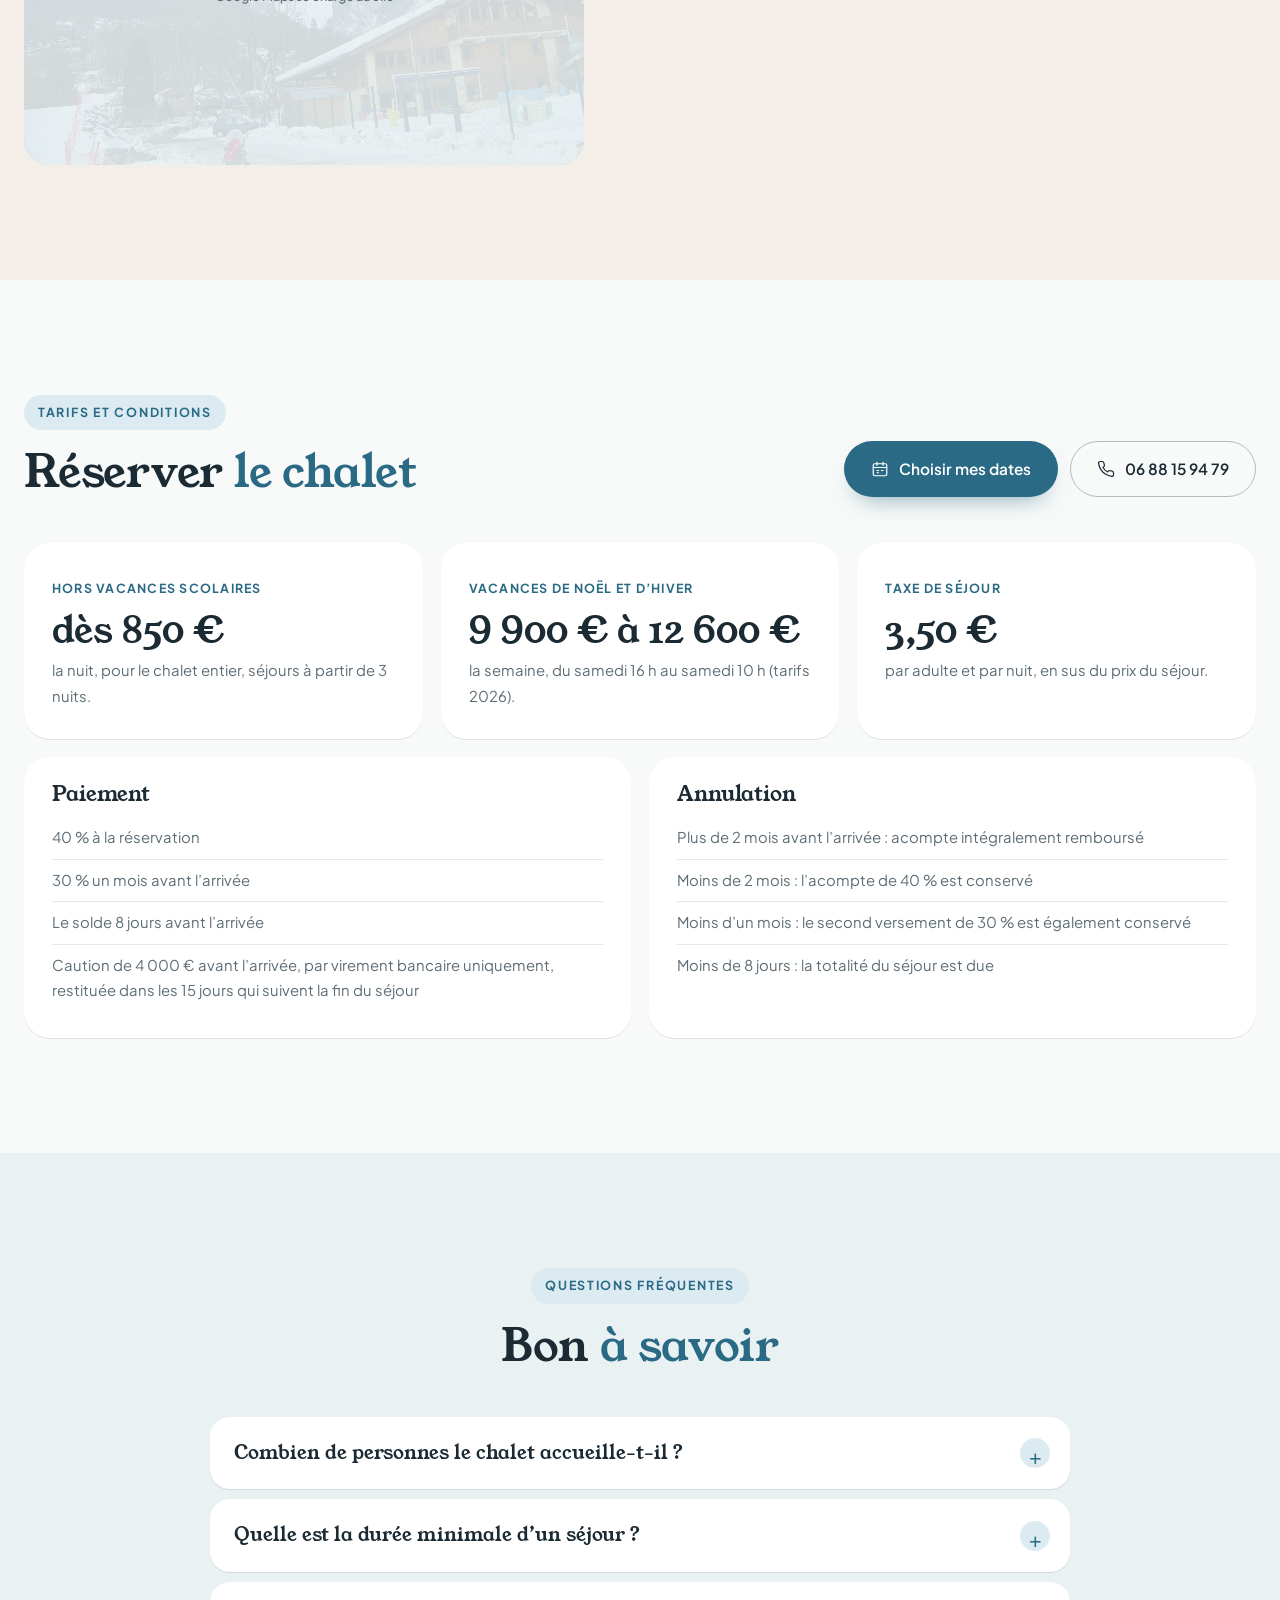
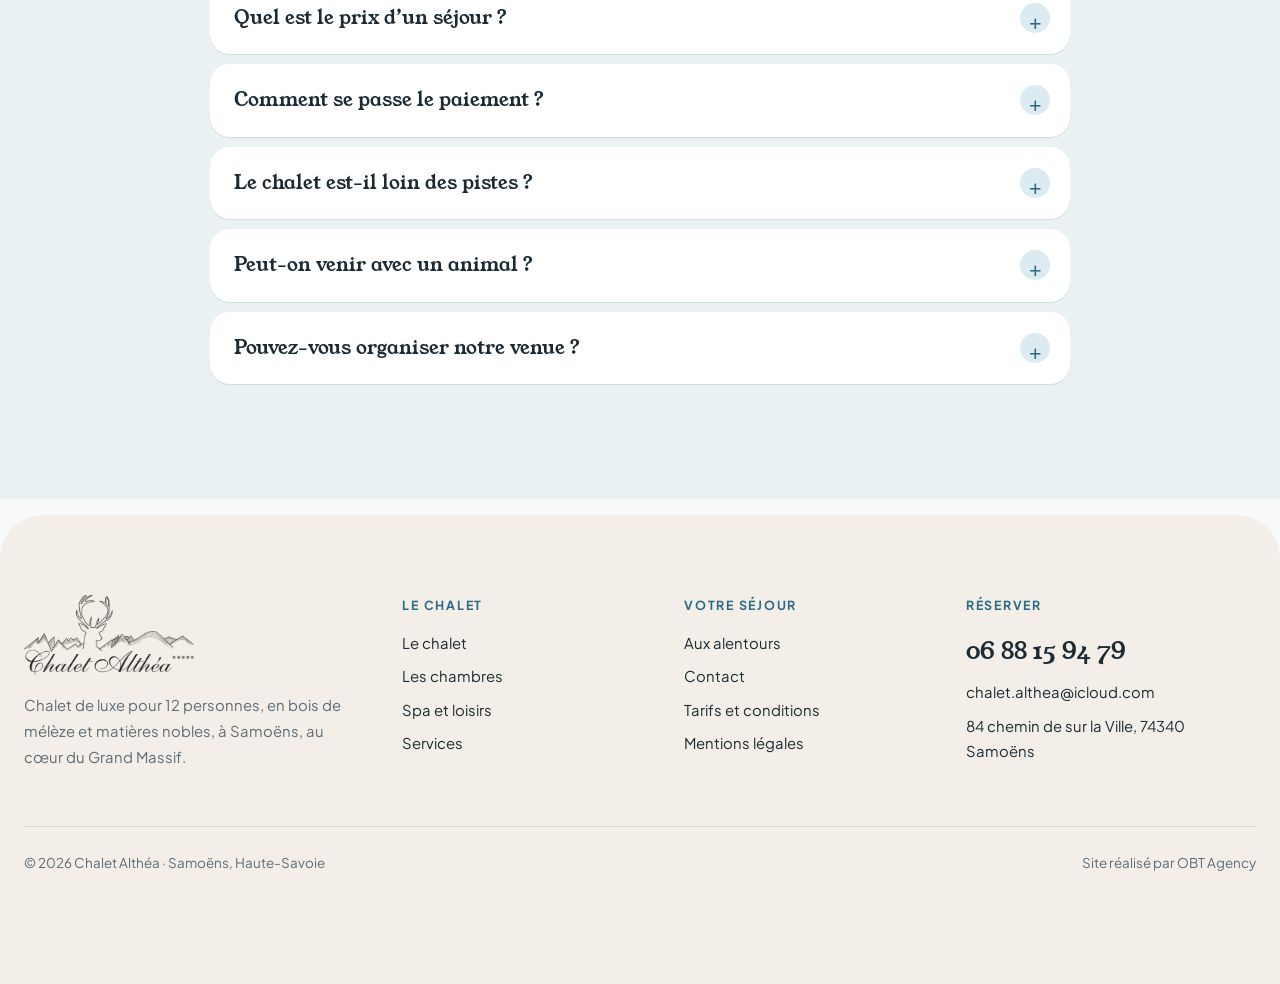
==== commit 94e0b9ea: "V2 : avis en avant, une page par chambre, menu regroupé, DA adoucie Co-Authored-By: Claude Opus 5.5 " ====
--- a/contact.html
+++ b/contact.html
@@ -8,14 +8,21 @@
 <meta name="description" content="Réservez le Chalet Althéa à Samoëns : 06 88 15 94 79, chalet.althea@icloud.com, 84 chemin de sur la Ville.">
 <link rel="preconnect" href="https://fonts.googleapis.com">
 <link rel="preconnect" href="https://fonts.gstatic.com" crossorigin>
-<link href="https://fonts.googleapis.com/css2?family=Manrope:wght@400;500;600;700&family=Newsreader:ital,opsz,wght@0,6..72,500;0,6..72,600;1,6..72,500&display=swap" rel="stylesheet">
+<link href="https://fonts.googleapis.com/css2?family=Plus+Jakarta+Sans:wght@400;500;600;700&family=Young+Serif&display=swap" rel="stylesheet">
 <link rel="stylesheet" href="css/style.css">
 </head>
 <body data-page="contact">
 <header class="entete">
-  <div class="conteneur barre">
+  <div class="barre">
     <a class="logo" href="index.html" aria-label="Chalet Althéa, accueil"><img class="blanc" src="images/logo-blanc.png" alt="Chalet Althéa" width="900" height="425"><img class="sombre" src="images/logo-sombre.png" alt="" width="900" height="425"></a>
-    <ul class="menu"><li><a href="index.html">Accueil</a></li><li><a href="le-chalet.html">Le chalet</a></li><li><a href="les-chambres.html">Les chambres</a></li><li><a href="spa-et-loisirs.html">Spa et loisirs</a></li><li><a href="services.html">Services</a></li><li><a href="samoens.html">Samoëns</a></li><li><a href="contact.html" class="actif">Contact</a></li></ul>
+    <ul class="menu">
+      <li><a href="index.html">Accueil</a></li>
+      <li><a class="ouvrir" href="le-chalet.html">Le chalet <svg viewBox="0 0 24 24" fill="none" stroke="currentColor" stroke-width="1.6" stroke-linecap="round" stroke-linejoin="round" aria-hidden="true"><path d="m6 9 6 6 6-6"/></svg></a>
+        <div class="sous-menu"><a href="le-chalet.html"><img src="images/chalet/sejour.jpg" alt=""><span>Le chalet<small>Espaces de vie, terrasse, garage</small></span></a><a href="les-chambres.html"><img src="images/chalet/master.jpg" alt=""><span>Les chambres<small>Quatre chambres en suite</small></span></a><a href="spa-et-loisirs.html"><img src="images/chalet/spa.jpg" alt=""><span>Spa et loisirs<small>Spa, sauna, cinéma, jeux</small></span></a></div></li>
+      <li><a href="services.html">Services</a></li>
+      <li><a href="alentours.html">Aux alentours</a></li>
+      <li><a href="contact.html" class="actif">Contact</a></li>
+    </ul>
     <div class="actions">
       <a class="tel-entete" href="tel:+33688159479"><svg viewBox="0 0 24 24" fill="none" stroke="currentColor" stroke-width="1.6" stroke-linecap="round" stroke-linejoin="round" aria-hidden="true"><path d="M22 16.9v3a2 2 0 0 1-2.2 2 19.8 19.8 0 0 1-8.6-3.1 19.5 19.5 0 0 1-6-6A19.8 19.8 0 0 1 2.1 4.2 2 2 0 0 1 4.1 2h3a2 2 0 0 1 2 1.7c.1 1 .4 1.9.7 2.8a2 2 0 0 1-.5 2.1L8 9.9a16 16 0 0 0 6 6l1.3-1.3a2 2 0 0 1 2.1-.4c.9.3 1.8.6 2.8.7a2 2 0 0 1 1.7 2z"/></svg><span>06 88 15 94 79</span></a>
       <a class="btn btn-plein" href="contact.html#reserver" data-obt-reserve>Réserver</a>
@@ -32,7 +39,7 @@
     <p>Indiquez vos dates et le nombre de voyageurs : nous vous confirmons la disponibilité et vous envoyons notre RIB par e-mail. Aucun paiement n’est demandé en ligne.</p>
   </div>
 </section>
-<section class="section lin">
+<section class="section sable">
   <div class="conteneur contact-grille">
     <div data-reveal>
       <span class="surtitre">Nous joindre</span>
@@ -42,6 +49,7 @@
         <a href="mailto:chalet.althea@icloud.com"><svg viewBox="0 0 24 24" fill="none" stroke="currentColor" stroke-width="1.6" stroke-linecap="round" stroke-linejoin="round" aria-hidden="true"><rect x="3" y="5" width="18" height="14" rx="2"/><path d="m3 7 9 6 9-6"/></svg><span><small>E-mail</small><strong>chalet.althea@icloud.com</strong></span></a>
         <a href="https://www.google.com/maps/place/Chalet+Alth%C3%A9a/@46.079548,6.7319862,17z/data=!4m6!3m5!1s0x478eaa2f95cc3169:0xe7a4f62b1b229c98!8m2!3d46.079548!4d6.7319862" target="_blank" rel="noopener"><svg viewBox="0 0 24 24" fill="none" stroke="currentColor" stroke-width="1.6" stroke-linecap="round" stroke-linejoin="round" aria-hidden="true"><path d="M12 22s7-6.1 7-12a7 7 0 0 0-14 0c0 5.9 7 12 7 12z"/><circle cx="12" cy="10" r="2.5"/></svg><span><small>Adresse</small><strong>84 chemin de sur la Ville, 74340 Samoëns</strong></span></a>
       </div>
+      <figure class="avis avis-seul"><div class="etoiles" role="img" aria-label="5 étoiles sur 5">★★★★★</div><blockquote>«&nbsp;Un chalet très agréable à Samoëns, l’une des stations de ski les plus réputées de Haute-Savoie. […] L’hébergement est cher mais très confortable. Recommandé pour les familles ou les groupes. […]&nbsp;»</blockquote><footer><span class="rond">A</span><span><strong>Antoni S.</strong>Avis Google, 4,8 sur 5 d’après 4 avis</span></footer></figure>
       <div class="carte-maps" data-src="https://maps.google.com/maps?q=46.079548,6.7319862&z=13&output=embed" data-titre="Le Chalet Althéa sur Google Maps"><button class="ouvrir-carte" type="button"><svg viewBox="0 0 24 24" fill="none" stroke="currentColor" stroke-width="1.6" stroke-linecap="round" stroke-linejoin="round" aria-hidden="true"><path d="M12 22s7-6.1 7-12a7 7 0 0 0-14 0c0 5.9 7 12 7 12z"/><circle cx="12" cy="10" r="2.5"/></svg>Afficher la carte<small>Google Maps se charge au clic</small></button></div>
     </div>
     <div data-reveal><form class="formulaire" id="reserver" novalidate>
@@ -61,7 +69,7 @@
 </section>
 <section class="section" id="conditions">
   <div class="conteneur">
-    <div class="entete-section"><div><span class="surtitre">Tarifs et conditions</span><h2>Réserver <em class="it">le chalet</em></h2></div><div class="boutons"><a class="btn btn-plein" href="contact.html#reserver" data-obt-reserve><svg viewBox="0 0 24 24" fill="none" stroke="currentColor" stroke-width="1.6" stroke-linecap="round" stroke-linejoin="round" aria-hidden="true"><rect x="3" y="5" width="18" height="16" rx="2"/><path d="M3 10h18M8 3v4M16 3v4M8 14h2M14 14h2M8 17h2"/></svg> Voir les disponibilités</a><a class="btn btn-contour" href="tel:+33688159479"><svg viewBox="0 0 24 24" fill="none" stroke="currentColor" stroke-width="1.6" stroke-linecap="round" stroke-linejoin="round" aria-hidden="true"><path d="M22 16.9v3a2 2 0 0 1-2.2 2 19.8 19.8 0 0 1-8.6-3.1 19.5 19.5 0 0 1-6-6A19.8 19.8 0 0 1 2.1 4.2 2 2 0 0 1 4.1 2h3a2 2 0 0 1 2 1.7c.1 1 .4 1.9.7 2.8a2 2 0 0 1-.5 2.1L8 9.9a16 16 0 0 0 6 6l1.3-1.3a2 2 0 0 1 2.1-.4c.9.3 1.8.6 2.8.7a2 2 0 0 1 1.7 2z"/></svg> 06 88 15 94 79</a></div></div>
+    <div class="entete-section"><div><span class="surtitre">Tarifs et conditions</span><h2>Réserver <em class="it">le chalet</em></h2></div><div class="boutons"><a class="btn btn-plein" href="contact.html#reserver" data-obt-reserve><svg viewBox="0 0 24 24" fill="none" stroke="currentColor" stroke-width="1.6" stroke-linecap="round" stroke-linejoin="round" aria-hidden="true"><rect x="3" y="5" width="18" height="16" rx="2"/><path d="M3 10h18M8 3v4M16 3v4M8 14h2M14 14h2M8 17h2"/></svg> Choisir mes dates</a><a class="btn btn-contour" href="tel:+33688159479"><svg viewBox="0 0 24 24" fill="none" stroke="currentColor" stroke-width="1.6" stroke-linecap="round" stroke-linejoin="round" aria-hidden="true"><path d="M22 16.9v3a2 2 0 0 1-2.2 2 19.8 19.8 0 0 1-8.6-3.1 19.5 19.5 0 0 1-6-6A19.8 19.8 0 0 1 2.1 4.2 2 2 0 0 1 4.1 2h3a2 2 0 0 1 2 1.7c.1 1 .4 1.9.7 2.8a2 2 0 0 1-.5 2.1L8 9.9a16 16 0 0 0 6 6l1.3-1.3a2 2 0 0 1 2.1-.4c.9.3 1.8.6 2.8.7a2 2 0 0 1 1.7 2z"/></svg> 06 88 15 94 79</a></div></div>
     <div class="tarifs">
       <div class="tarif" data-reveal><small>Hors vacances scolaires</small><strong>dès 850 €</strong><p>la nuit, pour le chalet entier, séjours à partir de 3 nuits.</p></div>
       <div class="tarif" data-reveal><small>Vacances de Noël et d’hiver</small><strong>9 900 € à 12 600 €</strong><p>la semaine, du samedi 16 h au samedi 10 h (tarifs 2026).</p></div>
@@ -73,10 +81,10 @@
     </div>
   </div>
 </section>
-<section class="section neige">
+<section class="section givre">
   <div class="conteneur">
     <div class="entete-section centre"><div><span class="surtitre">Questions fréquentes</span><h2>Bon <em class="it">à savoir</em></h2></div></div>
-    <div class="faq"><details><summary>Combien de personnes le chalet accueille-t-il ?</summary><p>Jusqu’à 12 voyageurs, dans quatre chambres qui ont chacune leur salle de bain : Le Refuge (jusqu’à 6), la Master (2), Criou (2) et Cascade (2). Lits bébé et chaise bébé sont disponibles.</p></details><details><summary>Quelle est la durée minimale d’un séjour ?</summary><p>Trois nuits. Pendant les vacances scolaires de Noël et d’hiver, le chalet se loue à la semaine, du samedi 16 h au samedi 10 h.</p></details><details><summary>Quel est le prix d’un séjour ?</summary><p>À partir de 850 € la nuit, taxe de séjour en sus (3,50 € par adulte et par nuit). Le bouton « Réserver » affiche le prix exact de vos dates.</p></details><details><summary>Comment se passe le paiement ?</summary><p>40 % à la réservation, 30 % un mois avant l’arrivée et le solde 8 jours avant l’arrivée, par virement. Aucun paiement n’est demandé en ligne. Une caution de 4 000 € est versée avant l’arrivée, par virement. Elle est restituée dans les 15 jours qui suivent le séjour.</p></details><details><summary>Le chalet est-il loin des pistes ?</summary><p>Il est à 700 m du centre du village et à 1,2 km de la télécabine du Grand Massif Express. L’arrêt du Ski-Bus est à 50 m du chalet, au pont de Clévieux.</p></details><details><summary>Peut-on venir avec un animal ?</summary><p>Non, les animaux ne sont pas admis au chalet.</p></details><details><summary>Pouvez-vous organiser notre venue ?</summary><p>Oui. Nous pouvons organiser votre venue à Samoëns depuis votre lieu d’arrivée ou de départ, gare ou aéroport : il suffit de nous le demander.</p></details></div>
+    <div class="faq"><details><summary>Combien de personnes le chalet accueille-t-il ?</summary><p>Jusqu’à 12 voyageurs, dans quatre chambres qui ont chacune leur salle de bain : Le Refuge (jusqu’à 6), la Master (2), Criou (2) et Cascade (2). Lits bébé et chaise bébé sont disponibles.</p></details><details><summary>Quelle est la durée minimale d’un séjour ?</summary><p>Trois nuits. Pendant les vacances scolaires de Noël et d’hiver, le chalet se loue à la semaine, du samedi 16 h au samedi 10 h.</p></details><details><summary>Quel est le prix d’un séjour ?</summary><p>À partir de 850 € la nuit, taxe de séjour en sus (3,50 € par adulte et par nuit). Le bouton « Réserver » affiche le prix exact de vos dates.</p></details><details><summary>Comment se passe le paiement ?</summary><p>40 % à la réservation, 30 % un mois avant l’arrivée et le solde 8 jours avant l’arrivée, par virement. Aucun paiement n’est demandé en ligne. Une caution de 4 000 € est versée avant l’arrivée, par virement, puis restituée dans les 15 jours qui suivent le séjour.</p></details><details><summary>Le chalet est-il loin des pistes ?</summary><p>Il est à 700 m du centre du village et à 1,2 km de la télécabine du Grand Massif Express. L’arrêt du Ski-Bus est à 50 m du chalet, au pont de Clévieux.</p></details><details><summary>Peut-on venir avec un animal ?</summary><p>Non, les animaux ne sont pas admis au chalet.</p></details><details><summary>Pouvez-vous organiser notre venue ?</summary><p>Oui. Nous pouvons organiser votre venue à Samoëns depuis votre lieu d’arrivée ou de départ, gare ou aéroport : il suffit de nous le demander.</p></details></div>
   </div>
 </section>
 </main>
@@ -87,8 +95,8 @@
         <a class="logo-pied" href="index.html"><img src="images/logo-sombre.png" alt="Chalet Althéa" width="900" height="425"></a>
         <p>Chalet de luxe pour 12 personnes, en bois de mélèze et matières nobles, à Samoëns, au cœur du Grand Massif.</p>
       </div>
-      <div><h4>Le chalet</h4><ul><li><a href="le-chalet.html">Les espaces de vie</a></li><li><a href="les-chambres.html">Les chambres</a></li><li><a href="spa-et-loisirs.html">Spa et loisirs</a></li><li><a href="services.html">Les services</a></li></ul></div>
-      <div><h4>Votre séjour</h4><ul><li><a href="samoens.html">Samoëns et l’accès</a></li><li><a href="contact.html">Contact</a></li><li><a href="contact.html#conditions">Conditions</a></li><li><a href="mentions-legales.html">Mentions légales</a></li></ul></div>
+      <div><h4>Le chalet</h4><ul><li><a href="le-chalet.html">Le chalet</a></li><li><a href="les-chambres.html">Les chambres</a></li><li><a href="spa-et-loisirs.html">Spa et loisirs</a></li><li><a href="services.html">Services</a></li></ul></div>
+      <div><h4>Votre séjour</h4><ul><li><a href="alentours.html">Aux alentours</a></li><li><a href="contact.html">Contact</a></li><li><a href="contact.html#conditions">Tarifs et conditions</a></li><li><a href="mentions-legales.html">Mentions légales</a></li></ul></div>
       <div><h4>Réserver</h4><ul><li><a class="tel-pied" href="tel:+33688159479">06 88 15 94 79</a></li><li><a href="mailto:chalet.althea@icloud.com">chalet.althea@icloud.com</a></li><li>84 chemin de sur la Ville, 74340 Samoëns</li></ul></div>
     </div>
     <div class="bas"><span>© 2026 Chalet Althéa · Samoëns, Haute-Savoie</span><span>Site réalisé par OBT Agency</span></div>
--- a/css/style.css
+++ b/css/style.css
@@ -1,116 +1,129 @@
-/* Chalet Althéa : site OBT Agency, octobre 2026 */
+/* Chalet Althéa : site OBT Agency, octobre 2026 (V2 : givre, bleu glacier, coins arrondis) */
 :root{
-  --fond:#fbf9f6;
-  --lin:#f3ede4;
-  --neige:#eef2f4;
-  --sable:#e6dccd;
-  --encre:#221e1a;
-  --doux:#6b625a;
-  --meleze:#9a5b2e;
-  --meleze-fonce:#7a4520;
-  --meleze-pale:#f1e4d6;
-  --ardoise:#3d4a52;
+  --fond:#f8faf9;
+  --givre:#e9f1f3;
+  --sable:#f3eee7;
+  --encre:#1b2a33;
+  --doux:#5d6c75;
+  --glacier:#2b6a85;
+  --glacier-fonce:#1d4f66;
+  --glacier-pale:#dcebf1;
+  --braise:#d98a3d;
   --blanc:#fff;
-  --trait:rgba(34,30,26,.12);
-  --r:6px;
-  --titre:"Newsreader",Georgia,serif;
-  --texte:"Manrope",system-ui,sans-serif;
-  --large:1260px;
+  --trait:rgba(27,42,51,.11);
+  --r:20px;
+  --r-photo:18px;
+  --titre:"Young Serif",Georgia,serif;
+  --texte:"Plus Jakarta Sans",system-ui,sans-serif;
+  --large:1240px;
 }
 *{box-sizing:border-box;margin:0;padding:0}
 html{scroll-behavior:smooth}
-body{background:var(--fond);color:var(--encre);font:400 16.5px/1.7 var(--texte);-webkit-font-smoothing:antialiased;overflow-x:hidden}
+body{background:var(--fond);color:var(--encre);font:400 16.5px/1.72 var(--texte);-webkit-font-smoothing:antialiased;overflow-x:hidden}
 img{display:block;max-width:100%}
 a{color:inherit;text-decoration:none}
 button{font:inherit;cursor:pointer;border:0;background:none;color:inherit}
 .conteneur{width:min(var(--large),100% - 48px);margin-inline:auto}
-h1,h2,h3{font-family:var(--titre);font-weight:600;line-height:1.08;letter-spacing:-.01em}
-h2{font-size:clamp(2.1rem,3.8vw,3.3rem)}
-h3{font-size:1.55rem}
-em.it{font-style:italic;font-weight:500;color:var(--meleze)}
-.surtitre{display:inline-flex;align-items:center;gap:12px;font-size:.74rem;letter-spacing:.22em;text-transform:uppercase;font-weight:700;color:var(--meleze);margin-bottom:16px}
-.surtitre::before{content:"";width:28px;height:1.5px;background:currentColor}
-.section{padding:clamp(76px,9vw,128px) 0}
-.section.lin{background:var(--lin)}
-.section.neige{background:var(--neige)}
-.entete-section{display:flex;justify-content:space-between;align-items:end;gap:32px;margin-bottom:48px;flex-wrap:wrap}
+h1,h2,h3{font-family:var(--titre);font-weight:400;line-height:1.14;letter-spacing:-.005em}
+h2{font-size:clamp(2rem,3.5vw,3.05rem)}
+h3{font-size:1.45rem}
+em.it{font-style:normal;color:var(--glacier)}
+.surtitre{display:inline-flex;align-items:center;gap:10px;font-size:.78rem;letter-spacing:.14em;text-transform:uppercase;font-weight:700;color:var(--glacier);margin-bottom:16px;background:var(--glacier-pale);padding:7px 14px;border-radius:999px}
+.surtitre svg{width:15px;height:15px}
+.section{padding:clamp(72px,9vw,120px) 0}
+.section.givre{background:var(--givre)}
+.section.sable{background:var(--sable)}
+.entete-section{display:flex;justify-content:space-between;align-items:end;gap:32px;margin-bottom:46px;flex-wrap:wrap}
 .entete-section.centre{justify-content:center;text-align:center}
-.entete-section.centre .surtitre{justify-content:center}
+.entete-section.texte{display:grid;grid-template-columns:minmax(0,1fr) minmax(0,1fr);gap:20px 56px;align-items:end}
+.entete-section.texte .duo-texte p:first-child{margin-top:0}
 .petit{font-size:.9rem;color:var(--doux)}
 
-/* Boutons : rectangles fins, plus « hôtel » que « appli » */
-.btn{display:inline-flex;align-items:center;gap:10px;padding:15px 26px;border-radius:2px;font-weight:600;font-size:.86rem;letter-spacing:.08em;text-transform:uppercase;transition:background .25s,color .25s,border-color .25s;white-space:nowrap;border:1.5px solid transparent}
-.btn svg{width:17px;height:17px;flex:none}
-.btn-plein{background:var(--meleze);color:#fff}
-.btn-plein:hover{background:var(--meleze-fonce)}
-.btn-contour{border-color:var(--encre);color:var(--encre)}
-.btn-contour:hover{background:var(--encre);color:#fff}
+/* Boutons en pastille */
+.btn{display:inline-flex;align-items:center;gap:10px;padding:14px 26px;border-radius:999px;font-weight:600;font-size:.96rem;transition:background .25s,color .25s,border-color .25s,transform .25s,box-shadow .25s;white-space:nowrap;border:1.5px solid transparent}
+.btn svg{width:18px;height:18px;flex:none}
+.btn-plein{background:var(--glacier);color:#fff;box-shadow:0 12px 26px -14px rgba(43,106,133,.7)}
+.btn-plein:hover{background:var(--glacier-fonce);transform:translateY(-2px)}
+.btn-contour{border-color:rgba(27,42,51,.3);color:var(--encre)}
+.btn-contour:hover{background:var(--encre);border-color:var(--encre);color:#fff}
 .btn-blanc{background:#fff;color:var(--encre)}
-.btn-blanc:hover{background:var(--meleze-pale)}
-.btn-contour-blanc{border-color:rgba(255,255,255,.85);color:#fff}
+.btn-blanc:hover{background:var(--glacier-pale)}
+.btn-contour-blanc{border-color:rgba(255,255,255,.8);color:#fff}
 .btn-contour-blanc:hover{background:#fff;color:var(--encre)}
 .boutons{display:flex;gap:12px;flex-wrap:wrap}
-.lien-fleche{display:inline-flex;align-items:center;gap:8px;font-weight:700;font-size:.84rem;letter-spacing:.1em;text-transform:uppercase;color:var(--meleze)}
-.lien-fleche svg{width:16px;height:16px;transition:transform .25s}
+.lien-fleche{display:inline-flex;align-items:center;gap:8px;font-weight:700;font-size:.93rem;color:var(--glacier)}
+.lien-fleche svg{width:17px;height:17px;transition:transform .25s}
 .lien-fleche:hover svg{transform:translateX(4px)}
 
-/* Écran d'entrée : une photo et le logo, rien d'autre */
-.loader{position:fixed;inset:0;z-index:200;display:grid;place-items:start center;background:#2b3138;overflow:hidden;transition:transform 1s cubic-bezier(.77,0,.18,1);will-change:transform}
-.loader img.fond{position:absolute;inset:0;width:100%;height:100%;object-fit:cover;object-position:center top;transform-origin:center bottom;animation:loaderZoom 3.2s ease-out forwards}
-.loader{place-items:start start}
-.loader .logo-entree{position:relative;margin:2.5vh 0 0 13vw;width:min(270px,56vw);height:auto;filter:drop-shadow(0 2px 16px rgba(0,0,0,.45));opacity:0;animation:apparait 1s .3s ease forwards}
+/* Écran d'entrée : une photo, le logo au centre, rien d'autre */
+.loader{position:fixed;inset:0;z-index:200;display:grid;place-items:center;background:#2b3138;overflow:hidden;transition:transform 1s cubic-bezier(.77,0,.18,1);will-change:transform}
+.loader img.fond{position:absolute;inset:0;width:100%;height:100%;object-fit:cover;object-position:center 30%;animation:loaderZoom 3.2s ease-out forwards}
+.loader::after{content:"";position:absolute;inset:0;background:radial-gradient(ellipse 52% 40% at 50% 50%,rgba(12,20,26,.72),rgba(12,20,26,.1) 78%)}
+.loader .logo-entree{position:relative;z-index:2;width:min(400px,72vw);height:auto;filter:drop-shadow(0 2px 18px rgba(0,0,0,.55));opacity:0;animation:apparait 1s .3s ease forwards}
 .loader.fini{transform:translateY(-100%)}
 @keyframes loaderZoom{from{transform:scale(1.08)}to{transform:scale(1)}}
 @keyframes apparait{from{opacity:0;transform:translateY(10px)}to{opacity:1;transform:none}}
 
-/* En-tête */
-.entete{position:fixed;top:0;left:0;right:0;z-index:100;transition:background .35s,box-shadow .35s,color .35s;color:#fff}
-.entete::before{content:"";position:absolute;inset:0 0 -40px;background:linear-gradient(180deg,rgba(15,12,10,.5),transparent);pointer-events:none;transition:opacity .35s}
-.entete.plein::before,.entete.toujours-plein::before{opacity:0}
-.entete .barre{position:relative;display:grid;grid-template-columns:1fr auto 1fr;align-items:center;gap:20px;height:88px}
-.entete.plein,.entete.toujours-plein{background:rgba(251,249,246,.97);backdrop-filter:blur(10px);color:var(--encre);box-shadow:0 1px 0 var(--trait)}
-.logo{position:relative;display:block;width:128px;height:60px}
+/* En-tête : barre en pastille flottante */
+.entete{position:fixed;top:14px;left:0;right:0;z-index:100;color:#fff}
+.entete .barre{width:min(1280px,100% - 32px);margin-inline:auto;height:70px;display:grid;grid-template-columns:auto 1fr auto;align-items:center;gap:18px;padding:0 12px 0 24px;border-radius:999px;background:rgba(17,28,35,.52);backdrop-filter:blur(14px);-webkit-backdrop-filter:blur(14px);border:1px solid rgba(255,255,255,.2);transition:background .35s,box-shadow .35s,color .35s,border-color .35s}
+.entete.plein .barre,.entete.toujours-plein .barre{background:rgba(255,255,255,.96);color:var(--encre);border-color:transparent;box-shadow:0 14px 40px -22px rgba(27,42,51,.45)}
+.logo{position:relative;display:block;width:104px;height:50px}
 .logo img{position:absolute;inset:0;width:100%;height:100%;object-fit:contain;object-position:left center;transition:opacity .35s}
 .logo .sombre{opacity:0}
 .entete.plein .logo .blanc,.entete.toujours-plein .logo .blanc,.entete.menu-ouvert .logo .blanc{opacity:0}
 .entete.plein .logo .sombre,.entete.toujours-plein .logo .sombre,.entete.menu-ouvert .logo .sombre{opacity:1}
-.menu{display:flex;gap:26px;align-items:center;justify-content:center}
-.menu>li{list-style:none}
-.menu a{font-weight:600;font-size:.8rem;letter-spacing:.12em;text-transform:uppercase;padding:8px 0;position:relative;display:inline-block}
-.menu a::after{content:"";position:absolute;left:50%;bottom:2px;height:1.5px;width:0;background:currentColor;transition:width .3s,left .3s}
-.menu a:hover::after,.menu a.actif::after{width:100%;left:0}
-.entete .actions{display:flex;justify-content:flex-end;align-items:center;gap:16px}
-.tel-entete{display:inline-flex;align-items:center;gap:8px;font-weight:700;font-size:.92rem;white-space:nowrap}
+.menu{display:flex;gap:6px;align-items:center;justify-content:center}
+.menu>li{list-style:none;position:relative}
+.menu>li>a{font-weight:600;font-size:.93rem;padding:9px 15px;border-radius:999px;display:inline-flex;align-items:center;gap:6px;transition:background .25s}
+.menu>li>a:hover,.menu>li>a.actif{background:rgba(255,255,255,.18)}
+.entete.plein .menu>li>a:hover,.entete.plein .menu>li>a.actif,.entete.toujours-plein .menu>li>a:hover,.entete.toujours-plein .menu>li>a.actif{background:var(--glacier-pale)}
+.menu .ouvrir svg{width:12px;height:12px;transition:transform .25s}
+.sous-menu{position:absolute;top:calc(100% + 14px);left:50%;transform:translate(-50%,8px);background:#fff;color:var(--encre);border-radius:22px;box-shadow:0 30px 70px -26px rgba(27,42,51,.5);padding:10px;min-width:320px;opacity:0;visibility:hidden;transition:.25s}
+.menu li:hover .sous-menu,.menu li:focus-within .sous-menu{opacity:1;visibility:visible;transform:translate(-50%,0)}
+.menu li:hover .ouvrir svg{transform:rotate(180deg)}
+.sous-menu::before{content:"";position:absolute;top:-16px;left:0;right:0;height:16px}
+.sous-menu a{display:flex;align-items:center;gap:14px;padding:9px;border-radius:16px;width:100%}
+.sous-menu a:hover{background:var(--givre)}
+.sous-menu img{width:62px;height:46px;object-fit:cover;border-radius:12px}
+.sous-menu small{display:block;color:var(--doux);font-size:.8rem;line-height:1.35}
+.entete .actions{display:flex;justify-content:flex-end;align-items:center;gap:14px}
+.tel-entete{display:inline-flex;align-items:center;gap:8px;font-weight:700;font-size:.93rem;white-space:nowrap}
 .tel-entete svg{width:16px;height:16px}
-.entete .btn{padding:12px 20px}
-.burger{display:none;width:44px;height:44px;place-items:center}
-.burger span{display:block;width:22px;height:1.6px;background:currentColor;position:relative}
-.burger span::before,.burger span::after{content:"";position:absolute;left:0;width:22px;height:1.6px;background:currentColor}
+.entete .btn{padding:12px 22px}
+.entete .btn-plein{box-shadow:none}
+.burger{display:none;width:46px;height:46px;border-radius:50%;place-items:center}
+.burger span{display:block;width:22px;height:1.8px;background:currentColor;position:relative}
+.burger span::before,.burger span::after{content:"";position:absolute;left:0;width:22px;height:1.8px;background:currentColor}
 .burger span::before{top:-7px}.burger span::after{top:7px}
 
-/* Hero */
-.hero{position:relative;height:100vh;min-height:640px;color:#fff;display:flex;align-items:flex-end;overflow:hidden}
+/* Hero aux coins arrondis */
+.hero{position:relative;height:100vh;min-height:660px;color:#fff;display:flex;align-items:flex-end;overflow:hidden;border-radius:0 0 44px 44px}
 .hero .diapos img.fond{position:absolute;inset:0;width:100%;height:100%;object-fit:cover;opacity:0;transition:opacity 1.6s ease}
 .hero .diapos img.fond.actif{opacity:1;animation:lent 9s ease-out forwards}
 @keyframes lent{from{transform:scale(1.06)}to{transform:scale(1)}}
-.hero::after{content:"";position:absolute;inset:0;background:linear-gradient(90deg,rgba(18,14,11,.62) 0%,rgba(18,14,11,.25) 55%,rgba(18,14,11,.05) 100%),linear-gradient(0deg,rgba(18,14,11,.45),transparent 45%)}
-.hero .contenu{position:relative;z-index:2;width:min(var(--large),100% - 48px);margin:0 auto 12vh}
-.hero .lieu{display:inline-flex;align-items:center;gap:12px;font-size:.78rem;letter-spacing:.24em;text-transform:uppercase;font-weight:700;margin-bottom:22px}
-.hero .lieu::before{content:"";width:34px;height:1.5px;background:#fff}
-.hero h1{font-size:clamp(2.9rem,6.4vw,5.8rem);max-width:14ch;font-weight:600}
-.hero h1 em{font-style:italic;font-weight:500}
-.hero .sous{font-size:clamp(1.02rem,1.4vw,1.2rem);max-width:56ch;margin:22px 0 34px;opacity:.95}
-.hero .points{position:absolute;z-index:2;right:max(24px,calc((100% - var(--large))/2));bottom:12vh;display:flex;gap:10px}
-.hero .points span{width:34px;height:2px;background:rgba(255,255,255,.4);transition:background .4s}
+.hero::after{content:"";position:absolute;inset:0;background:linear-gradient(90deg,rgba(14,22,28,.6) 0%,rgba(14,22,28,.2) 55%,rgba(14,22,28,0) 100%),linear-gradient(0deg,rgba(14,22,28,.5),transparent 45%)}
+.hero .contenu{position:relative;z-index:2;width:min(var(--large),100% - 48px);margin:0 auto 150px}
+.hero .lieu{display:inline-flex;align-items:center;gap:10px;font-size:.82rem;letter-spacing:.14em;text-transform:uppercase;font-weight:700;margin-bottom:20px;background:rgba(255,255,255,.16);backdrop-filter:blur(8px);padding:8px 16px;border-radius:999px}
+.hero h1{font-size:clamp(2.7rem,5.8vw,5.2rem);max-width:15ch}
+.hero h1 em{font-style:normal;color:#bfe0ee}
+.hero .sous{font-size:clamp(1.02rem,1.4vw,1.2rem);max-width:56ch;margin:22px 0 28px;opacity:.96}
+.hero .boutons{margin-bottom:26px}
+.note-heros{display:inline-flex;align-items:center;gap:10px;background:rgba(255,255,255,.95);color:var(--encre);padding:9px 18px 9px 14px;border-radius:999px;font-size:.92rem;font-weight:600;box-shadow:0 14px 30px -18px rgba(0,0,0,.6)}
+.note-heros .etoiles{color:#f2b01e;letter-spacing:2px;font-size:1rem}
+.note-heros span:last-child{color:var(--doux);font-weight:500}
+.hero .points{position:absolute;z-index:2;right:max(24px,calc((100% - var(--large))/2));bottom:150px;display:flex;gap:8px}
+.hero .points span{width:34px;height:4px;border-radius:4px;background:rgba(255,255,255,.4);transition:background .4s}
 .hero .points span.actif{background:#fff}
 
-/* Bandeau de chiffres */
-.chiffres{background:var(--encre);color:#fff}
-.chiffres .grille{display:grid;grid-template-columns:repeat(5,1fr)}
-.chiffres .item{padding:30px 18px;text-align:center;border-left:1px solid rgba(255,255,255,.12)}
+/* Bandeau de chiffres : carte arrondie incrustée sur le bas du hero */
+.chiffres{position:relative;z-index:5;margin-top:-76px}
+.chiffres .conteneur{width:min(1020px,100% - 32px)}
+.chiffres .grille{background:#fff;border-radius:30px;box-shadow:0 34px 70px -34px rgba(27,42,51,.5);display:grid;grid-template-columns:repeat(5,1fr);padding:12px 8px}
+.chiffres .item{padding:20px 10px;text-align:center;border-left:1px solid var(--trait)}
 .chiffres .item:first-child{border-left:0}
-.chiffres strong{display:block;font-family:var(--titre);font-size:2.3rem;font-weight:500;line-height:1.1}
-.chiffres span{font-size:.74rem;letter-spacing:.16em;text-transform:uppercase;opacity:.75}
+.chiffres strong{display:block;font-family:var(--titre);font-weight:400;font-size:2.1rem;line-height:1.1;color:var(--glacier)}
+.chiffres span{font-size:.85rem;color:var(--doux);font-weight:500}
 
 /* Présentation en deux colonnes */
 .duo{display:grid;grid-template-columns:minmax(0,1.1fr) minmax(0,1fr);gap:clamp(40px,6vw,96px);align-items:center}
@@ -118,98 +131,136 @@
 .duo-texte p{color:var(--doux);margin-top:18px;max-width:54ch}
 .duo-texte p strong{color:var(--encre)}
 .duo-texte .boutons{margin-top:30px}
-.duo-texte h2{margin-bottom:6px}
 .photo-cadre{position:relative}
-.photo-cadre img{width:100%;aspect-ratio:4/5;object-fit:cover;border-radius:var(--r)}
-.photo-cadre.paysage img{aspect-ratio:4/3}
-.photo-cadre .vignette{position:absolute;width:42%;aspect-ratio:3/4;object-fit:cover;right:-6%;bottom:-8%;border:8px solid var(--fond);border-radius:var(--r);box-shadow:0 24px 50px -20px rgba(34,30,26,.45)}
-.section.lin .photo-cadre .vignette{border-color:var(--lin)}
-.section.neige .photo-cadre .vignette{border-color:var(--neige)}
+.photo-cadre>img:first-child{width:100%;aspect-ratio:4/5;object-fit:cover;border-radius:28px}
+.photo-cadre.paysage>img:first-child{aspect-ratio:4/3}
+.photo-cadre .vignette{position:absolute;width:42%;aspect-ratio:3/4;object-fit:cover;right:-6%;bottom:-8%;border:7px solid var(--fond);border-radius:24px;box-shadow:0 24px 50px -22px rgba(27,42,51,.5)}
+.section.givre .photo-cadre .vignette{border-color:var(--givre)}
+.section.sable .photo-cadre .vignette{border-color:var(--sable)}
 .duo.inverse .photo-cadre .vignette{right:auto;left:-6%}
-
-/* Les six espaces : cartes en ligne de trois */
-.espaces{display:grid;grid-template-columns:repeat(3,minmax(0,1fr));gap:20px}
-.espace{position:relative;display:block;overflow:hidden;border-radius:var(--r);aspect-ratio:4/5;color:#fff}
-.espace img{position:absolute;inset:0;width:100%;height:100%;object-fit:cover;transition:transform .8s}
+.liste-faits{list-style:none;display:grid;gap:12px;margin-top:26px}
+.liste-faits li{display:flex;gap:14px;align-items:flex-start;background:#fff;border-radius:18px;padding:14px 18px;box-shadow:0 1px 0 var(--trait)}
+.liste-faits svg{width:24px;height:24px;color:var(--glacier);flex:none;margin-top:2px}
+.liste-faits strong{display:block;font-size:.98rem}
+.liste-faits span{color:var(--doux);font-size:.9rem;line-height:1.45}
+
+/* Les six espaces : photo arrondie puis texte */
+.espaces{display:grid;grid-template-columns:repeat(3,minmax(0,1fr));gap:24px}
+.espace{display:block;background:#fff;border-radius:26px;overflow:hidden;box-shadow:0 22px 50px -34px rgba(27,42,51,.45);transition:transform .35s,box-shadow .35s}
+.espace:hover{transform:translateY(-6px);box-shadow:0 30px 60px -30px rgba(27,42,51,.55)}
+.espace .vis{aspect-ratio:4/3.1;overflow:hidden;margin:10px 10px 0;border-radius:18px}
+.espace img{width:100%;height:100%;object-fit:cover;transition:transform .8s}
 .espace:hover img{transform:scale(1.05)}
-.espace::after{content:"";position:absolute;inset:0;background:linear-gradient(0deg,rgba(18,14,11,.78),rgba(18,14,11,.05) 58%)}
-.espace .txt{position:absolute;z-index:2;left:24px;right:24px;bottom:22px}
-.espace .num{font-family:var(--titre);font-style:italic;font-size:1rem;opacity:.85}
-.espace h3{font-size:1.75rem;margin:4px 0 6px}
-.espace p{font-size:.92rem;opacity:.9;line-height:1.5}
+.espace .txt{padding:20px 24px 26px}
+.espace .num{font-size:.78rem;letter-spacing:.14em;color:var(--braise);font-weight:700}
+.espace h3{font-size:1.6rem;margin:4px 0 8px}
+.espace p{font-size:.94rem;color:var(--doux);line-height:1.55}
 
 /* Chambres */
-.chambres{display:grid;grid-template-columns:repeat(2,minmax(0,1fr));gap:28px}
-.chambre{display:grid;grid-template-columns:minmax(0,1fr) minmax(0,1fr);background:#fff;border-radius:var(--r);overflow:hidden;box-shadow:0 1px 0 var(--trait)}
-.chambre img{width:100%;height:100%;min-height:280px;object-fit:cover}
-.chambre .corps{padding:28px 26px;display:flex;flex-direction:column}
-.chambre .etage{font-size:.72rem;letter-spacing:.18em;text-transform:uppercase;font-weight:700;color:var(--meleze)}
-.chambre h3{font-size:1.9rem;margin:6px 0 10px}
+.chambres{display:grid;grid-template-columns:repeat(2,minmax(0,1fr));gap:24px}
+.chambre{display:grid;grid-template-columns:minmax(0,1fr) minmax(0,1fr);background:#fff;border-radius:26px;overflow:hidden;box-shadow:0 22px 50px -34px rgba(27,42,51,.45);transition:transform .35s}
+.chambre:hover{transform:translateY(-5px)}
+.chambre .vis{position:relative;margin:10px 0 10px 10px;border-radius:18px;overflow:hidden;min-height:280px}
+.chambre .vis img{position:absolute;inset:0;width:100%;height:100%;object-fit:cover;transition:transform .8s}
+.chambre:hover .vis img{transform:scale(1.05)}
+.chambre .corps{padding:26px 24px 24px;display:flex;flex-direction:column}
+.chambre .etage{font-size:.74rem;letter-spacing:.12em;text-transform:uppercase;font-weight:700;color:var(--glacier)}
+.chambre h3{font-size:1.8rem;margin:6px 0 10px}
 .chambre p{font-size:.94rem;color:var(--doux)}
 .chambre .pastilles{margin-top:auto;padding-top:16px}
+.chambre .lien-fleche{margin-top:14px}
+.chambres.trois{grid-template-columns:repeat(3,minmax(0,1fr))}
+.chambres.trois .chambre{grid-template-columns:minmax(0,1fr)}
+.chambres.trois .chambre .vis{margin:10px 10px 0;min-height:0;height:230px}
 .pastilles{display:flex;flex-wrap:wrap;gap:8px}
-.pastilles span{font-size:.8rem;font-weight:600;padding:6px 12px;border:1px solid var(--trait);border-radius:2px;background:var(--fond)}
-
-/* Compris dans le séjour : petits blocs sur deux lignes */
+.pastilles span{font-size:.82rem;font-weight:600;padding:6px 13px;border-radius:999px;background:var(--glacier-pale);color:var(--glacier-fonce)}
+
+/* Compris dans le séjour */
 .compris{display:grid;grid-template-columns:repeat(3,minmax(0,1fr));gap:16px}
-.compris .bloc{display:flex;align-items:center;gap:16px;background:#fff;border-radius:var(--r);padding:20px 22px;box-shadow:0 1px 0 var(--trait)}
-.compris svg{width:30px;height:30px;flex:none;color:var(--meleze)}
+.compris .bloc{display:flex;align-items:center;gap:16px;background:#fff;border-radius:20px;padding:20px 22px;box-shadow:0 1px 0 var(--trait)}
+.compris svg{width:30px;height:30px;flex:none;color:var(--glacier)}
 .compris strong{display:block;font-size:.98rem;line-height:1.3}
 .compris small{display:block;color:var(--doux);font-size:.85rem;line-height:1.4}
-
-/* Conciergerie à la demande */
-.demande{display:grid;grid-template-columns:repeat(5,minmax(0,1fr));gap:14px;margin-top:20px}
-.demande div{border-top:1.5px solid var(--meleze);padding-top:14px}
-.demande strong{display:block;font-family:var(--titre);font-size:1.3rem;font-weight:500}
-.demande small{color:var(--doux);font-size:.85rem}
+.demande{display:grid;grid-template-columns:repeat(5,minmax(0,1fr));gap:12px;margin-top:22px}
+.demande div{background:#fff;border-radius:18px;padding:14px 16px}
+.demande strong{display:block;font-family:var(--titre);font-weight:400;font-size:1.15rem;line-height:1.25}
+.demande small{color:var(--doux);font-size:.84rem}
+
+/* Avis Google */
+.avis-bloc{display:grid;grid-template-columns:minmax(0,.8fr) minmax(0,1.6fr);gap:clamp(30px,5vw,70px);align-items:center}
+.score{background:#fff;border-radius:30px;padding:40px 34px;text-align:center;box-shadow:0 30px 60px -36px rgba(27,42,51,.5)}
+.score .gros{font-family:var(--titre);font-size:5.4rem;line-height:1;color:var(--glacier)}
+.score .etoiles{color:#f2b01e;font-size:1.5rem;letter-spacing:4px;margin:6px 0 4px}
+.score p{color:var(--doux);font-size:.95rem;margin:4px 0 22px}
+.score .google{display:inline-flex;align-items:center;gap:8px;font-weight:700;font-size:.82rem;letter-spacing:.1em;text-transform:uppercase;color:var(--doux);margin-bottom:12px}
+.avis-grille{display:grid;grid-template-columns:repeat(2,minmax(0,1fr));gap:16px}
+.avis{background:#fff;border-radius:24px;padding:26px 26px 22px;display:flex;flex-direction:column;box-shadow:0 1px 0 var(--trait)}
+.avis.long{grid-column:span 2}
+.avis .etoiles{color:#f2b01e;letter-spacing:3px;font-size:1.05rem}
+.avis blockquote{font-family:var(--titre);font-size:1.28rem;line-height:1.4;margin:12px 0 16px}
+.avis.court blockquote{font-size:1.6rem}
+.avis.sans-texte .etoiles{font-size:1.15rem}
+.avis footer{margin-top:auto;display:flex;align-items:center;gap:12px;font-size:.88rem;color:var(--doux)}
+.avis footer .rond{width:38px;height:38px;border-radius:50%;background:var(--glacier-pale);color:var(--glacier-fonce);display:grid;place-items:center;font-weight:700}
+.avis footer strong{display:block;color:var(--encre)}
+.avis-seul{background:#fff;border-radius:24px;padding:24px;margin:26px 0}
 
 /* Mosaïque de photos */
-.mosaique{display:grid;grid-auto-flow:dense;grid-template-columns:repeat(4,1fr);grid-auto-rows:230px;gap:10px}
-.mosaique button{position:relative;overflow:hidden;border-radius:var(--r);display:block;padding:0}
+.mosaique{display:grid;grid-auto-flow:dense;grid-template-columns:repeat(4,1fr);grid-auto-rows:230px;gap:12px}
+.mosaique button{position:relative;overflow:hidden;border-radius:var(--r-photo);display:block;padding:0}
 .mosaique button img{width:100%;height:100%;object-fit:cover;transition:transform .7s}
 .mosaique button:hover img{transform:scale(1.05)}
 .mosaique .grand{grid-column:span 2;grid-row:span 2}
 .mosaique .large{grid-column:span 2}
 .mosaique .haut{grid-row:span 2}
-.mosaique button span{position:absolute;left:12px;bottom:12px;background:rgba(255,255,255,.95);color:var(--encre);font-size:.76rem;font-weight:700;padding:5px 10px;border-radius:2px;opacity:0;transform:translateY(6px);transition:.3s}
+.mosaique button span{position:absolute;left:12px;bottom:12px;background:rgba(255,255,255,.95);color:var(--encre);font-size:.78rem;font-weight:700;padding:5px 12px;border-radius:999px;opacity:0;transform:translateY(6px);transition:.3s}
 .mosaique button:hover span{opacity:1;transform:none}
+
+/* Trois photos d'une section : une grande et deux petites */
+.trio{display:grid;grid-template-columns:minmax(0,1.7fr) minmax(0,1fr);grid-template-rows:1fr 1fr;gap:12px;height:540px}
+.trio img{width:100%;height:100%;min-height:0;object-fit:cover;border-radius:var(--r-photo)}
+.trio img:first-child{grid-row:span 2}
+.trio.deux{grid-template-rows:1fr}
+.trio.deux img:first-child{grid-row:auto}
+.trio.seule{grid-template-columns:minmax(0,1fr);grid-template-rows:1fr}
+.trio.seule img:first-child{grid-row:auto}
 
 /* Activités à voir */
 .activites{display:grid;grid-auto-flow:dense;grid-template-columns:repeat(3,minmax(0,1fr));grid-auto-rows:300px;gap:14px}
-.activite{position:relative;overflow:hidden;border-radius:var(--r);color:#fff}
+.activite{position:relative;overflow:hidden;border-radius:26px;color:#fff}
 .activite img{position:absolute;inset:0;width:100%;height:100%;object-fit:cover;transition:transform .8s}
 .activite:hover img{transform:scale(1.05)}
-.activite::after{content:"";position:absolute;inset:0;background:linear-gradient(0deg,rgba(18,14,11,.7),transparent 55%)}
-.activite .txt{position:absolute;z-index:2;left:20px;right:20px;bottom:18px}
+.activite::after{content:"";position:absolute;inset:0;background:linear-gradient(0deg,rgba(14,22,28,.7),transparent 55%)}
+.activite .txt{position:absolute;z-index:2;left:22px;right:22px;bottom:18px}
 .activite h3{font-size:1.45rem}
-.activite small{font-size:.86rem;opacity:.9}
+.activite small{font-size:.88rem;opacity:.92}
 .activite.large{grid-column:span 2}
 
 /* Bandeau d'appel */
-.appel{position:relative;padding:clamp(110px,13vw,170px) 0;color:#fff;text-align:center;overflow:hidden}
+.appel{position:relative;padding:clamp(100px,12vw,160px) 0;color:#fff;text-align:center;overflow:hidden;border-radius:40px;margin:0 16px}
 .appel>img{position:absolute;inset:0;width:100%;height:100%;object-fit:cover}
-.appel::after{content:"";position:absolute;inset:0;background:rgba(18,14,11,.48)}
+.appel::after{content:"";position:absolute;inset:0;background:rgba(14,22,28,.5)}
 .appel .conteneur{position:relative;z-index:2}
 .appel h2{max-width:20ch;margin:0 auto}
-.appel p{max-width:56ch;margin:18px auto 32px;font-size:1.08rem;opacity:.95}
+.appel p{max-width:56ch;margin:18px auto 32px;font-size:1.08rem;opacity:.96}
 .appel .boutons{justify-content:center}
 
 /* Bandeau des pages intérieures */
-.bandeau{position:relative;min-height:72vh;display:flex;align-items:flex-end;color:#fff;overflow:hidden}
-.bandeau.court{min-height:56vh}
+.bandeau{position:relative;min-height:70vh;display:flex;align-items:flex-end;color:#fff;overflow:hidden;border-radius:0 0 44px 44px}
+.bandeau.court{min-height:54vh}
 .bandeau>img{position:absolute;inset:0;width:100%;height:100%;object-fit:cover}
-.bandeau::after{content:"";position:absolute;inset:0;background:linear-gradient(0deg,rgba(18,14,11,.66),rgba(18,14,11,.12) 62%)}
-.bandeau .conteneur{position:relative;z-index:2;padding:150px 0 70px}
-.bandeau .fil{font-size:.74rem;letter-spacing:.18em;text-transform:uppercase;font-weight:700;opacity:.85;margin-bottom:18px}
-.bandeau h1{font-size:clamp(2.6rem,5.6vw,4.8rem);max-width:18ch}
-.bandeau h1 em{font-style:italic;font-weight:500}
-.bandeau p{max-width:58ch;margin-top:16px;font-size:1.08rem;opacity:.95}
+.bandeau::after{content:"";position:absolute;inset:0;background:linear-gradient(0deg,rgba(14,22,28,.66),rgba(14,22,28,.1) 62%)}
+.bandeau .conteneur{position:relative;z-index:2;padding:150px 0 66px}
+.bandeau .fil{font-size:.82rem;font-weight:600;opacity:.9;margin-bottom:16px}
+.bandeau h1{font-size:clamp(2.5rem,5.2vw,4.5rem);max-width:18ch}
+.bandeau h1 em{font-style:normal;color:#bfe0ee}
+.bandeau p{max-width:58ch;margin-top:16px;font-size:1.08rem;opacity:.96}
 
 /* Fiche d'une pièce ou d'une chambre */
 .fiche{display:grid;grid-template-columns:minmax(0,1.5fr) minmax(300px,.8fr);gap:56px;align-items:start}
-.fiche .chapo{font-family:var(--titre);font-size:1.5rem;line-height:1.4;color:var(--encre);margin:10px 0 18px}
+.fiche .chapo{font-family:var(--titre);font-size:1.45rem;line-height:1.45;color:var(--encre);margin:10px 0 18px}
 .fiche p{color:var(--doux);margin-top:14px}
-.encart{position:sticky;top:110px;background:#fff;border-radius:var(--r);padding:30px 28px;box-shadow:0 30px 70px -40px rgba(34,30,26,.45);border-top:3px solid var(--meleze)}
+.encart{position:sticky;top:120px;background:#fff;border-radius:28px;padding:30px 28px;box-shadow:0 34px 70px -40px rgba(27,42,51,.5)}
 .encart h3{font-size:1.6rem;margin-bottom:12px}
 .encart .ligne{display:flex;justify-content:space-between;gap:16px;padding:11px 0;border-bottom:1px solid var(--trait);font-size:.93rem}
 .encart .ligne span{color:var(--doux)}
@@ -217,34 +268,38 @@
 .encart .btn{width:100%;justify-content:center;margin-top:14px}
 .encart .petit-encart{text-align:center;font-size:.84rem;color:var(--doux);margin-top:12px}
 .pieces{display:grid;grid-template-columns:repeat(3,minmax(0,1fr));gap:12px;margin-top:30px}
-.piece{background:var(--lin);border-radius:var(--r);padding:18px}
-.piece svg{width:26px;height:26px;color:var(--meleze);margin-bottom:10px}
+.piece{background:var(--givre);border-radius:20px;padding:18px}
+.piece svg{width:26px;height:26px;color:var(--glacier);margin-bottom:10px}
 .piece strong{display:block;font-size:.96rem;line-height:1.3}
 .piece small{color:var(--doux);font-size:.84rem;line-height:1.4;display:block;margin-top:2px}
-.section.lin .piece{background:#fff}
-
-/* Une chambre, sur la page des chambres */
-.ch-detail{display:grid;grid-template-columns:minmax(0,1.2fr) minmax(0,1fr);gap:clamp(36px,5vw,80px);align-items:center}
-.ch-detail.inverse>:first-child{order:2}
-.ch-photos{display:grid;grid-template-columns:minmax(0,2fr) minmax(0,1fr);grid-template-rows:1fr 1fr;gap:10px;height:560px}
-.ch-photos img{width:100%;height:100%;min-height:0;object-fit:cover;border-radius:var(--r)}
-.ch-photos img:first-child{grid-row:span 2}
-.ch-photos.deux{grid-template-columns:minmax(0,1fr) minmax(0,1fr);grid-template-rows:1fr}
-.ch-photos.deux img:first-child{grid-row:auto}
-.ch-detail h2{font-size:clamp(2.1rem,3.4vw,3rem)}
-.ch-detail p{color:var(--doux);margin-top:14px}
-.ch-detail .pastilles{margin-top:22px}
+.section.givre .piece,.section.sable .piece{background:#fff}
+.titre-equip{font-size:1.25rem;margin:34px 0 12px}
+
+/* Une chambre dans le sommaire */
+.ch-liste{display:grid;gap:26px}
+.ch-ligne{display:grid;grid-template-columns:minmax(0,1.1fr) minmax(0,1fr);gap:clamp(30px,5vw,70px);align-items:center;background:#fff;border-radius:34px;padding:16px;box-shadow:0 26px 60px -40px rgba(27,42,51,.5)}
+.ch-ligne:nth-child(even) .ch-photos-liste{order:2}
+.ch-photos-liste{display:grid;grid-template-columns:minmax(0,2fr) minmax(0,1fr);gap:10px;height:400px}
+.ch-photos-liste img{width:100%;height:100%;object-fit:cover;border-radius:22px;min-height:0}
+.ch-photos-liste img:first-child{grid-row:span 2}
+.ch-photos-liste.deux{grid-template-columns:minmax(0,1fr) minmax(0,1fr);grid-template-rows:1fr}
+.ch-photos-liste.deux img:first-child{grid-row:auto}
+.ch-ligne .corps{padding:20px 22px 20px 6px}
+.ch-ligne h2{font-size:clamp(1.9rem,3vw,2.6rem)}
+.ch-ligne p{color:var(--doux);margin-top:12px}
+.ch-ligne .pastilles{margin:20px 0}
+.ch-ligne .etage{font-size:.76rem;letter-spacing:.12em;text-transform:uppercase;font-weight:700;color:var(--glacier)}
 
 /* Tarifs et conditions */
 .tarifs{display:grid;grid-template-columns:repeat(3,minmax(0,1fr));gap:18px}
-.tarif{background:#fff;border-radius:var(--r);padding:30px 28px;box-shadow:0 1px 0 var(--trait)}
-.tarif small{font-size:.74rem;letter-spacing:.16em;text-transform:uppercase;font-weight:700;color:var(--meleze)}
-.tarif strong{display:block;font-family:var(--titre);font-size:2.4rem;font-weight:500;line-height:1.15;margin:8px 0 6px}
+.tarif{background:#fff;border-radius:26px;padding:30px 28px;box-shadow:0 1px 0 var(--trait)}
+.tarif small{font-size:.78rem;letter-spacing:.1em;text-transform:uppercase;font-weight:700;color:var(--glacier)}
+.tarif strong{display:block;font-family:var(--titre);font-weight:400;font-size:2.3rem;line-height:1.15;margin:8px 0 6px}
 .tarif p{color:var(--doux);font-size:.93rem}
 .conditions{display:grid;grid-template-columns:repeat(2,minmax(0,1fr));gap:18px;margin-top:18px}
-.conditions div{background:#fff;border-radius:var(--r);padding:26px 28px;box-shadow:0 1px 0 var(--trait)}
+.conditions div{background:#fff;border-radius:26px;padding:26px 28px;box-shadow:0 1px 0 var(--trait)}
 .conditions h3{font-size:1.3rem;margin-bottom:10px}
-.conditions li{list-style:none;color:var(--doux);font-size:.93rem;padding:7px 0;border-bottom:1px solid var(--trait)}
+.conditions li{list-style:none;color:var(--doux);font-size:.93rem;padding:8px 0;border-bottom:1px solid var(--trait)}
 .conditions li:last-child{border-bottom:0}
 
 /* Réservation en bas de page */
@@ -253,58 +308,58 @@
 .bloc-resa .boutons{margin-top:28px}
 .bloc-resa .petit{margin-top:18px}
 .etapes-resa{list-style:none;display:grid;gap:12px}
-.etapes-resa li{display:grid;grid-template-columns:auto auto 1fr;gap:16px;align-items:center;background:#fff;border-radius:var(--r);padding:18px 22px;box-shadow:0 1px 0 var(--trait)}
-.etapes-resa .num{font-family:var(--titre);font-style:italic;font-size:1.6rem;color:var(--meleze);width:26px}
-.etapes-resa svg{width:24px;height:24px;color:var(--ardoise)}
+.etapes-resa li{display:grid;grid-template-columns:auto auto 1fr;gap:16px;align-items:center;background:#fff;border-radius:22px;padding:18px 22px;box-shadow:0 1px 0 var(--trait)}
+.etapes-resa .num{width:34px;height:34px;border-radius:50%;background:var(--glacier);color:#fff;display:grid;place-items:center;font-weight:700;font-size:.95rem}
+.etapes-resa svg{width:24px;height:24px;color:var(--glacier)}
 .etapes-resa strong{display:block}
 .etapes-resa small{color:var(--doux);font-size:.86rem}
 
 /* FAQ */
-.faq{max-width:860px;margin:0 auto}
-.faq details{border-bottom:1px solid var(--trait)}
-.faq summary{list-style:none;cursor:pointer;padding:22px 40px 22px 0;font-family:var(--titre);font-size:1.3rem;font-weight:600;position:relative}
+.faq{max-width:860px;margin:0 auto;display:grid;gap:10px}
+.faq details{background:#fff;border-radius:20px;box-shadow:0 1px 0 var(--trait)}
+.faq summary{list-style:none;cursor:pointer;padding:20px 56px 20px 24px;font-family:var(--titre);font-size:1.18rem;position:relative}
 .faq summary::-webkit-details-marker{display:none}
-.faq summary::after{content:"+";position:absolute;right:4px;top:50%;transform:translateY(-50%);font-family:var(--texte);font-weight:400;font-size:1.6rem;color:var(--meleze);transition:transform .3s}
+.faq summary::after{content:"+";position:absolute;right:20px;top:50%;transform:translateY(-50%);width:30px;height:30px;border-radius:50%;background:var(--glacier-pale);color:var(--glacier);display:grid;place-items:center;font-family:var(--texte);font-size:1.3rem;transition:transform .3s}
 .faq details[open] summary::after{transform:translateY(-50%) rotate(45deg)}
-.faq details p{color:var(--doux);padding:0 0 22px;max-width:70ch}
+.faq details p{color:var(--doux);padding:0 24px 22px;max-width:70ch}
 
 /* Contact */
 .contact-grille{display:grid;grid-template-columns:minmax(0,1fr) minmax(0,1.1fr);gap:56px;align-items:start}
 .coordonnees{display:grid;gap:12px;margin:26px 0}
-.coordonnees a{display:flex;align-items:center;gap:16px;background:#fff;border-radius:var(--r);padding:16px 20px;box-shadow:0 1px 0 var(--trait)}
-.coordonnees svg{width:22px;height:22px;color:var(--meleze);flex:none}
-.coordonnees small{display:block;font-size:.72rem;letter-spacing:.14em;text-transform:uppercase;color:var(--doux);font-weight:700}
+.coordonnees a{display:flex;align-items:center;gap:16px;background:#fff;border-radius:20px;padding:16px 20px;box-shadow:0 1px 0 var(--trait)}
+.coordonnees svg{width:22px;height:22px;color:var(--glacier);flex:none}
+.coordonnees small{display:block;font-size:.74rem;letter-spacing:.12em;text-transform:uppercase;color:var(--doux);font-weight:700}
 .coordonnees strong{font-weight:600}
-.carte-maps{border-radius:var(--r);overflow:hidden;aspect-ratio:4/3;background:var(--sable);position:relative}
+.carte-maps{border-radius:26px;overflow:hidden;aspect-ratio:4/3;background:var(--givre);position:relative}
 .carte-maps iframe{width:100%;height:100%;border:0;display:block}
-.carte-maps .ouvrir-carte{position:absolute;inset:0;display:flex;flex-direction:column;align-items:center;justify-content:center;gap:12px;color:var(--encre);background:linear-gradient(0deg,rgba(243,237,228,.88),rgba(243,237,228,.88)),url("../images/region/samoens-hiver.jpg") center/cover;font-weight:700;font-size:.86rem;letter-spacing:.1em;text-transform:uppercase}
-.carte-maps .ouvrir-carte svg{width:34px;height:34px;color:var(--meleze)}
-.carte-maps .ouvrir-carte small{text-transform:none;letter-spacing:0;font-weight:500;color:var(--doux)}
-.formulaire{background:#fff;border-radius:var(--r);padding:36px;display:grid;grid-template-columns:1fr 1fr;gap:16px;box-shadow:0 30px 70px -40px rgba(34,30,26,.45)}
+.carte-maps .ouvrir-carte{position:absolute;inset:0;width:100%;display:flex;flex-direction:column;align-items:center;justify-content:center;gap:12px;color:var(--encre);background:linear-gradient(0deg,rgba(233,241,243,.88),rgba(233,241,243,.88)),url("../images/region/samoens-hiver.jpg") center/cover;font-weight:700;font-size:.95rem}
+.carte-maps .ouvrir-carte svg{width:34px;height:34px;color:var(--glacier)}
+.carte-maps .ouvrir-carte small{font-weight:500;color:var(--doux)}
+.formulaire{background:#fff;border-radius:30px;padding:36px;display:grid;grid-template-columns:1fr 1fr;gap:16px;box-shadow:0 34px 70px -40px rgba(27,42,51,.5)}
 .formulaire h3{grid-column:1/-1;font-size:1.9rem}
-.formulaire label{display:flex;flex-direction:column;gap:6px;font-size:.78rem;font-weight:700;letter-spacing:.08em;text-transform:uppercase;color:var(--doux)}
-.formulaire input,.formulaire select,.formulaire textarea{font:inherit;font-size:1rem;text-transform:none;letter-spacing:0;font-weight:400;color:var(--encre);border:1px solid var(--trait);border-radius:2px;padding:12px 14px;background:var(--fond)}
+.formulaire label{display:flex;flex-direction:column;gap:6px;font-size:.84rem;font-weight:600;color:var(--doux)}
+.formulaire input,.formulaire select,.formulaire textarea{font:inherit;font-size:1rem;font-weight:400;color:var(--encre);border:1px solid var(--trait);border-radius:14px;padding:13px 16px;background:var(--fond)}
 .formulaire textarea{min-height:120px;resize:vertical}
 .formulaire .plein-l{grid-column:1/-1}
 .formulaire .envoyer{grid-column:1/-1;justify-content:center}
-.formulaire .merci{display:none;grid-column:1/-1;background:var(--meleze-pale);padding:14px 16px;border-radius:2px;font-weight:600}
+.formulaire .merci{display:none;grid-column:1/-1;background:var(--glacier-pale);padding:14px 16px;border-radius:14px;font-weight:600}
 .formulaire.envoye .merci{display:block}
 .acces{list-style:none;display:grid;gap:4px;margin-top:20px}
 .acces li{display:flex;gap:14px;align-items:flex-start;padding:12px 0;border-bottom:1px solid var(--trait)}
-.acces svg{width:22px;height:22px;color:var(--meleze);flex:none;margin-top:2px}
+.acces svg{width:22px;height:22px;color:var(--glacier);flex:none;margin-top:2px}
 .acces strong{display:block}
 .acces span{color:var(--doux);font-size:.95rem}
 .acces span strong{color:var(--encre)}
 
 /* Pied de page */
-.pied{background:var(--lin);padding:80px 0 110px;font-size:.93rem}
+.pied{background:var(--sable);padding:80px 0 110px;font-size:.93rem;margin-top:16px;border-radius:44px 44px 0 0}
 .pied .grille{display:grid;grid-template-columns:1.4fr 1fr 1fr 1.2fr;gap:40px}
-.pied .logo-pied img{width:190px;height:auto}
+.pied .logo-pied img{width:170px;height:auto}
 .pied p{color:var(--doux);margin-top:18px;max-width:40ch}
-.pied h4{font-size:.74rem;letter-spacing:.18em;text-transform:uppercase;margin-bottom:14px;color:var(--meleze)}
+.pied h4{font-size:.78rem;letter-spacing:.14em;text-transform:uppercase;margin-bottom:14px;color:var(--glacier)}
 .pied ul{list-style:none;display:grid;gap:8px}
-.pied a:hover{color:var(--meleze)}
-.pied .tel-pied{display:block;font-family:var(--titre);font-size:1.5rem;font-weight:600}
+.pied a:hover{color:var(--glacier)}
+.pied .tel-pied{display:block;font-family:var(--titre);font-size:1.5rem}
 .pied .bas{display:flex;justify-content:space-between;gap:20px;flex-wrap:wrap;margin-top:56px;padding-top:24px;border-top:1px solid var(--trait);color:var(--doux);font-size:.84rem}
 .barre-mobile{display:none}
 
@@ -318,9 +373,9 @@
 .texte-legal a{text-decoration:underline}
 
 /* Visionneuse : photo entière, jamais recadrée */
-.visionneuse{position:fixed;inset:0;z-index:300;background:rgba(18,14,11,.95);display:none;align-items:center;justify-content:center;flex-direction:column;gap:16px;padding:24px}
+.visionneuse{position:fixed;inset:0;z-index:300;background:rgba(14,22,28,.95);display:none;align-items:center;justify-content:center;flex-direction:column;gap:16px;padding:24px}
 .visionneuse.ouverte{display:flex}
-.visionneuse img{max-width:min(1200px,92vw);max-height:72vh;object-fit:contain;border-radius:4px}
+.visionneuse img{max-width:min(1200px,92vw);max-height:72vh;object-fit:contain;border-radius:16px}
 .visionneuse .legende{color:#fff;font-size:.95rem;opacity:.9}
 .visionneuse button{position:absolute;color:#fff;width:52px;height:52px;border-radius:50%;background:rgba(255,255,255,.12);display:grid;place-items:center;font-size:1.6rem;line-height:1}
 .visionneuse button:hover{background:rgba(255,255,255,.25)}
@@ -329,7 +384,7 @@
 .visionneuse .suiv{right:20px;top:50%;transform:translateY(-50%)}
 
 /* Panneau de réservation OBT aux couleurs du chalet */
-:root{--obt-accent:#9a5b2e;--obt-accent-text:#fff;--obt-bg:#fbf9f6;--obt-text:#221e1a;--obt-line:rgba(34,30,26,.14);--obt-radius:6px}
+:root{--obt-accent:#2b6a85;--obt-accent-text:#fff;--obt-bg:#f8faf9;--obt-text:#1b2a33;--obt-line:rgba(27,42,51,.14);--obt-radius:16px}
 
 /* Apparitions */
 [data-reveal]{opacity:0;transform:translateY(26px);transition:opacity .9s ease,transform .9s ease}
@@ -341,27 +396,33 @@
 }
 
 @media (max-width:1180px){
-  .menu{gap:18px}
+  .menu{gap:2px}
+  .menu>li>a{padding:9px 11px;font-size:.88rem}
   .tel-entete span{display:none}
 }
 @media (max-width:980px){
-  .entete .barre{grid-template-columns:auto 1fr auto;height:72px}
-  .logo{width:108px;height:50px}
+  .entete .barre{height:62px;padding:0 8px 0 18px}
+  .logo{width:92px;height:44px}
   .menu{display:none}
   .burger{display:grid}
   .entete .btn{display:none}
-  .entete.menu-ouvert{background:var(--fond);color:var(--encre)}
-  .entete.menu-ouvert::before{opacity:0}
-  .entete.menu-ouvert .menu{display:flex;position:fixed;top:72px;left:0;right:0;bottom:0;flex-direction:column;align-items:flex-start;justify-content:flex-start;gap:4px;background:var(--fond);padding:28px 24px;overflow:auto}
-  .entete.menu-ouvert .menu a{font-family:var(--titre);font-size:1.8rem;letter-spacing:0;text-transform:none;font-weight:600}
+  .entete.menu-ouvert .barre{background:var(--fond);color:var(--encre);border-radius:30px 30px 0 0}
+  .entete.menu-ouvert .menu{display:flex;position:fixed;top:76px;left:16px;right:16px;bottom:16px;flex-direction:column;align-items:flex-start;justify-content:flex-start;gap:2px;background:var(--fond);padding:20px 22px;overflow:auto;border-radius:0 0 30px 30px}
+  .entete.menu-ouvert .menu>li{width:100%}
+  .entete.menu-ouvert .menu>li>a{font-family:var(--titre);font-size:1.6rem;padding:8px 0;font-weight:400}
+  .entete.menu-ouvert .menu>li>a:hover,.entete.menu-ouvert .menu>li>a.actif{background:none;color:var(--glacier)}
+  .entete.menu-ouvert .sous-menu{position:static;opacity:1;visibility:visible;transform:none;box-shadow:none;background:transparent;padding:0 0 10px;min-width:0}
+  .entete.menu-ouvert .sous-menu::before{display:none}
+  .entete.menu-ouvert .sous-menu a{font-family:var(--texte);font-size:1rem}
   .chiffres .grille{grid-template-columns:repeat(3,1fr)}
   .chiffres .item:nth-child(4){border-left:0}
-  .chiffres .item:nth-child(n+4){border-top:1px solid rgba(255,255,255,.12)}
-  .duo,.fiche,.contact-grille,.bloc-resa,.ch-detail{grid-template-columns:minmax(0,1fr)}
-  .duo.inverse>:first-child,.ch-detail.inverse>:first-child{order:0}
+  .chiffres .item:nth-child(n+4){border-top:1px solid var(--trait)}
+  .duo,.fiche,.contact-grille,.bloc-resa,.avis-bloc,.ch-ligne,.entete-section.texte{grid-template-columns:minmax(0,1fr)}
+  .duo.inverse>:first-child{order:0}
+  .ch-ligne:nth-child(even) .ch-photos-liste{order:0}
   .encart{position:static}
   .espaces,.compris{grid-template-columns:repeat(2,minmax(0,1fr))}
-  .chambres{grid-template-columns:minmax(0,1fr)}
+  .chambres,.chambres.trois{grid-template-columns:minmax(0,1fr)}
   .activites{grid-template-columns:repeat(2,minmax(0,1fr))}
   .activite.large{grid-column:auto}
   .demande{grid-template-columns:repeat(3,minmax(0,1fr))}
@@ -371,34 +432,36 @@
   .pied .grille{grid-template-columns:1fr 1fr}
   .photo-cadre .vignette{right:12px;bottom:-24px;width:38%}
   .duo.inverse .photo-cadre .vignette{left:12px}
-  .barre-mobile{display:grid;grid-template-columns:1fr 1fr;gap:8px;position:fixed;left:10px;right:10px;bottom:10px;z-index:90;background:rgba(255,255,255,.97);backdrop-filter:blur(10px);border-radius:4px;padding:6px;box-shadow:0 14px 40px -12px rgba(34,30,26,.5)}
-  .barre-mobile a{display:flex;justify-content:center;align-items:center;gap:8px;padding:13px;border-radius:2px;font-weight:700;font-size:.86rem;letter-spacing:.06em;text-transform:uppercase}
-  .barre-mobile a svg{width:17px;height:17px}
-  .barre-mobile .appeler{background:var(--meleze);color:#fff}
+  .barre-mobile{display:grid;grid-template-columns:1fr 1fr;gap:8px;position:fixed;left:12px;right:12px;bottom:12px;z-index:90;background:rgba(255,255,255,.97);backdrop-filter:blur(10px);border-radius:999px;padding:6px;box-shadow:0 14px 40px -12px rgba(27,42,51,.5)}
+  .barre-mobile a{display:flex;justify-content:center;align-items:center;gap:8px;padding:13px;border-radius:999px;font-weight:700;font-size:.93rem}
+  .barre-mobile a svg{width:18px;height:18px}
+  .barre-mobile .appeler{background:var(--glacier);color:#fff}
 }
 @media (max-width:640px){
-  .loader{place-items:start center}
-  .loader img.fond{object-position:12% top}
-  .loader .logo-entree{margin:5vh 0 0;width:min(230px,62vw)}
   .conteneur{width:calc(100% - 32px)}
-  .hero{min-height:600px}
-  .hero .contenu{margin-bottom:96px}
-  .hero .points{bottom:60px;left:16px;right:auto}
+  .hero{min-height:640px;border-radius:0 0 30px 30px}
+  .hero .contenu{margin-bottom:120px}
+  .hero .points{bottom:92px;left:16px;right:auto}
   .hero .boutons .btn{flex:1 1 100%;justify-content:center}
-  .chiffres .grille{grid-template-columns:repeat(2,1fr)}
-  .chiffres .item{border-left:0!important;border-top:1px solid rgba(255,255,255,.12)}
+  .chiffres{margin-top:-56px}
+  .chiffres .grille{grid-template-columns:repeat(2,1fr);border-radius:24px}
+  .chiffres .item{border-left:0!important;border-top:1px solid var(--trait)}
   .chiffres .item:nth-child(-n+2){border-top:0}
   .chiffres .item:last-child{grid-column:1/-1}
-  .espaces,.compris,.activites,.pieces,.conditions{grid-template-columns:minmax(0,1fr)}
-  .activite.large{grid-column:auto}
+  .espaces,.compris,.activites,.pieces,.conditions,.avis-grille{grid-template-columns:minmax(0,1fr)}
+  .avis.long{grid-column:auto}
   .activites{grid-auto-rows:240px}
   .demande{grid-template-columns:repeat(2,minmax(0,1fr))}
   .chambre{grid-template-columns:minmax(0,1fr)}
-  .chambre img{min-height:0;height:240px}
-  .ch-photos{height:420px}
+  .chambre .vis{margin:10px 10px 0;min-height:0;height:240px}
+  .trio{height:420px}
+  .ch-photos-liste{height:300px}
   .mosaique{grid-auto-rows:140px}
   .formulaire{grid-template-columns:1fr;padding:24px}
   .pied .grille{grid-template-columns:1fr}
   .entete-section{margin-bottom:32px}
+  .bandeau{border-radius:0 0 30px 30px}
   .bandeau .conteneur{padding:120px 0 48px}
+  .appel{border-radius:28px;margin:0 10px}
+  .score{padding:30px 22px}
 }
